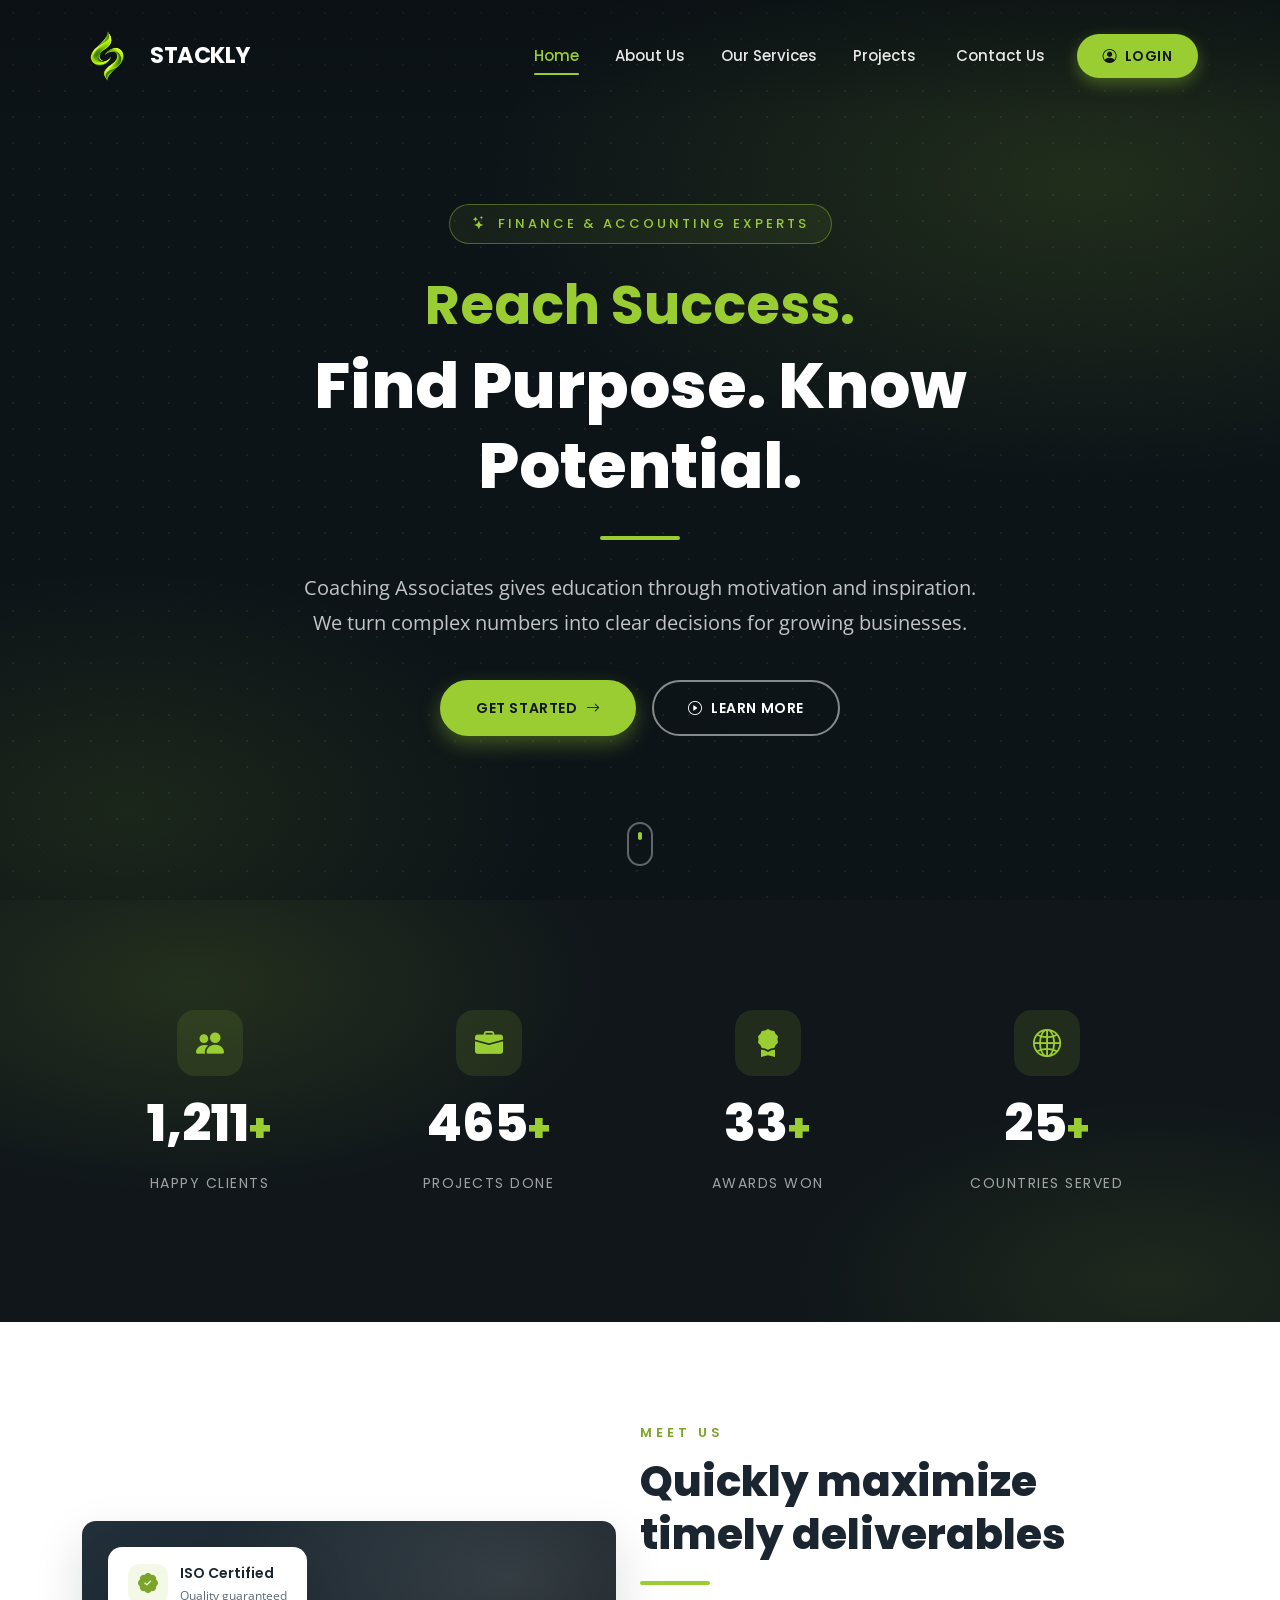
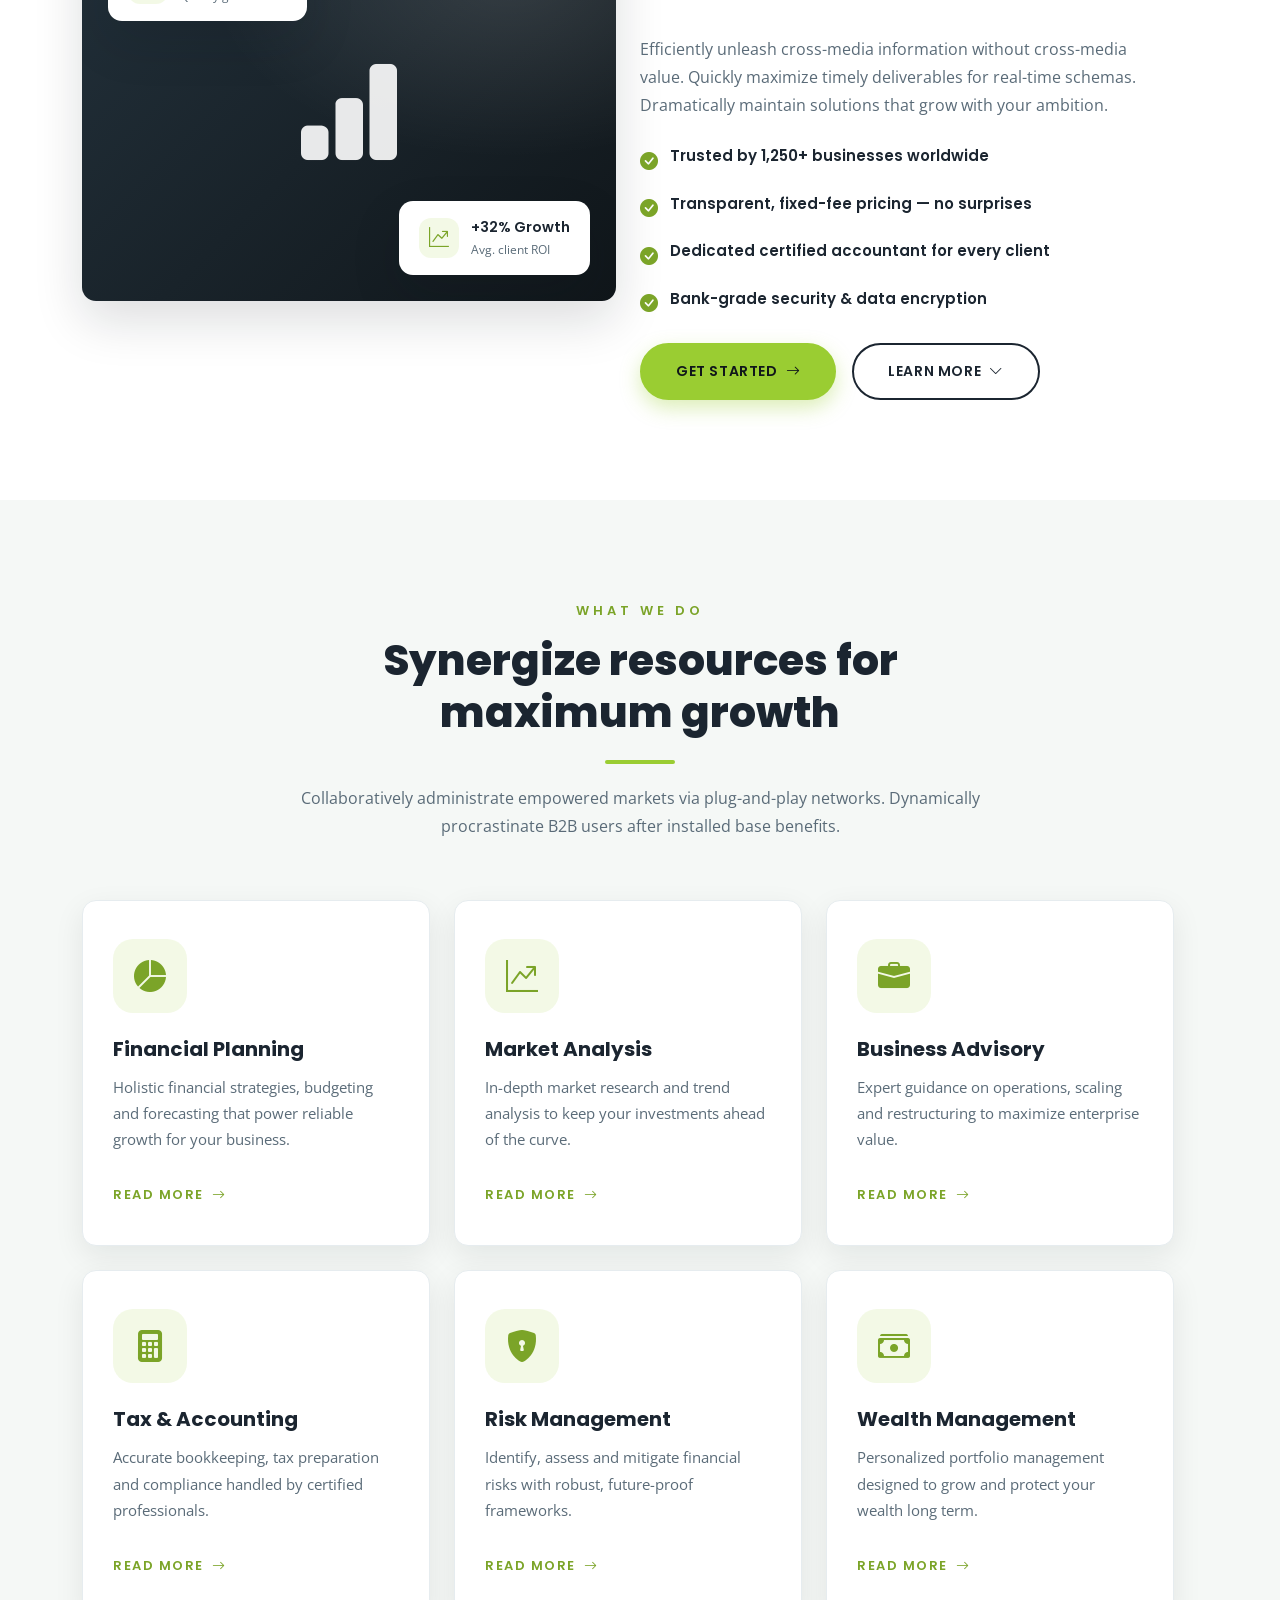
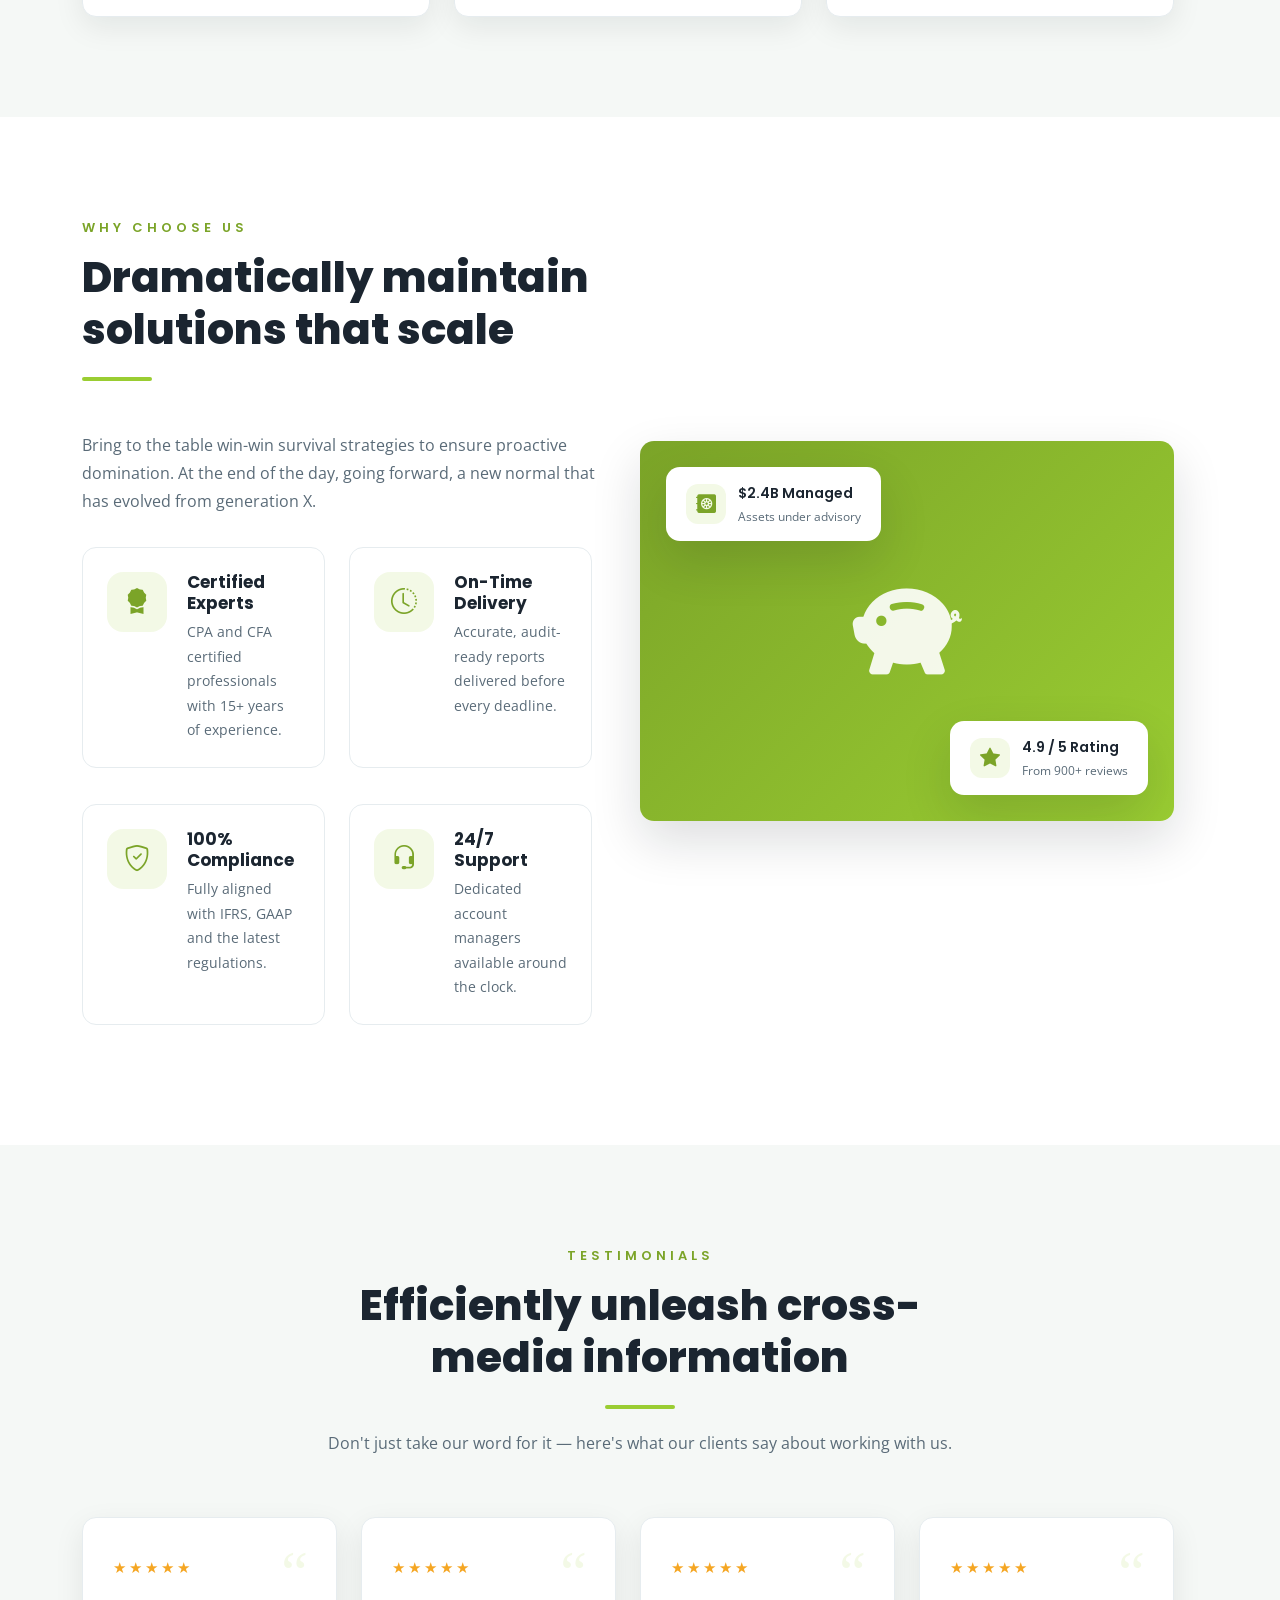
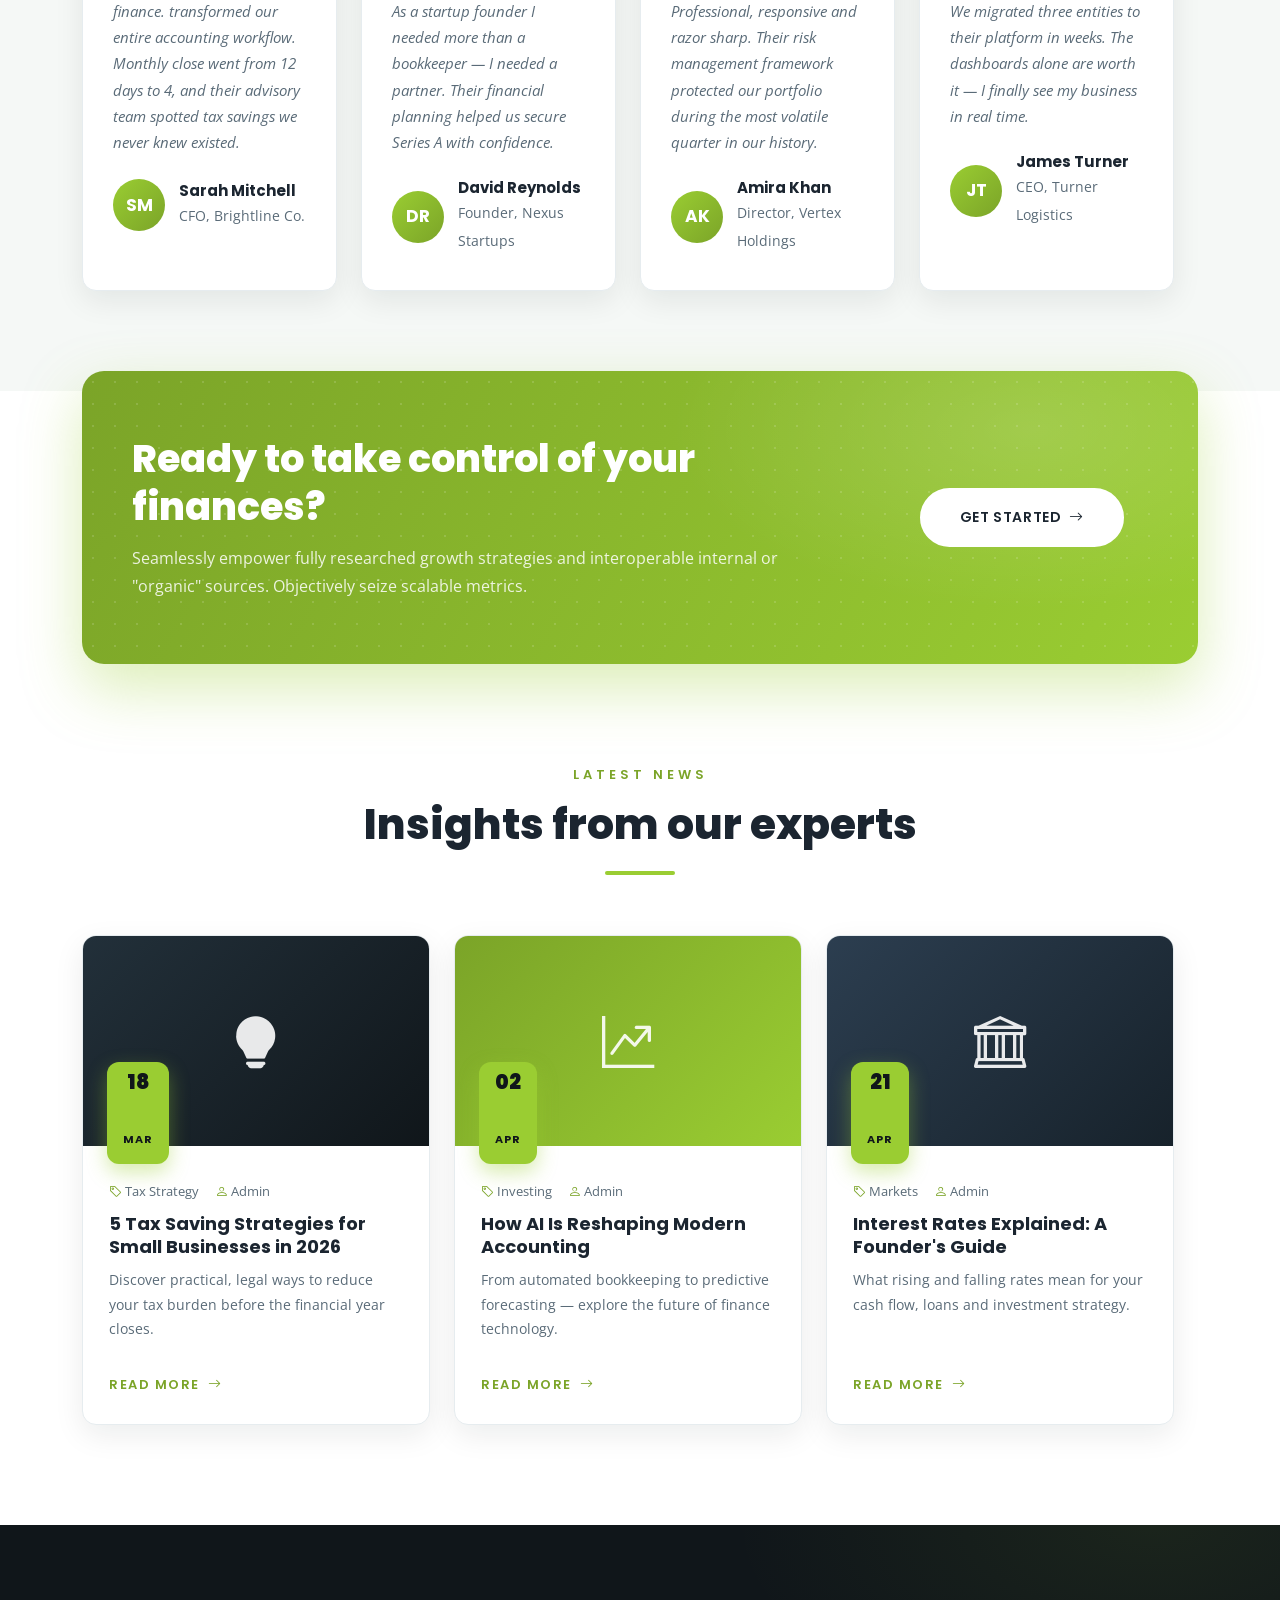
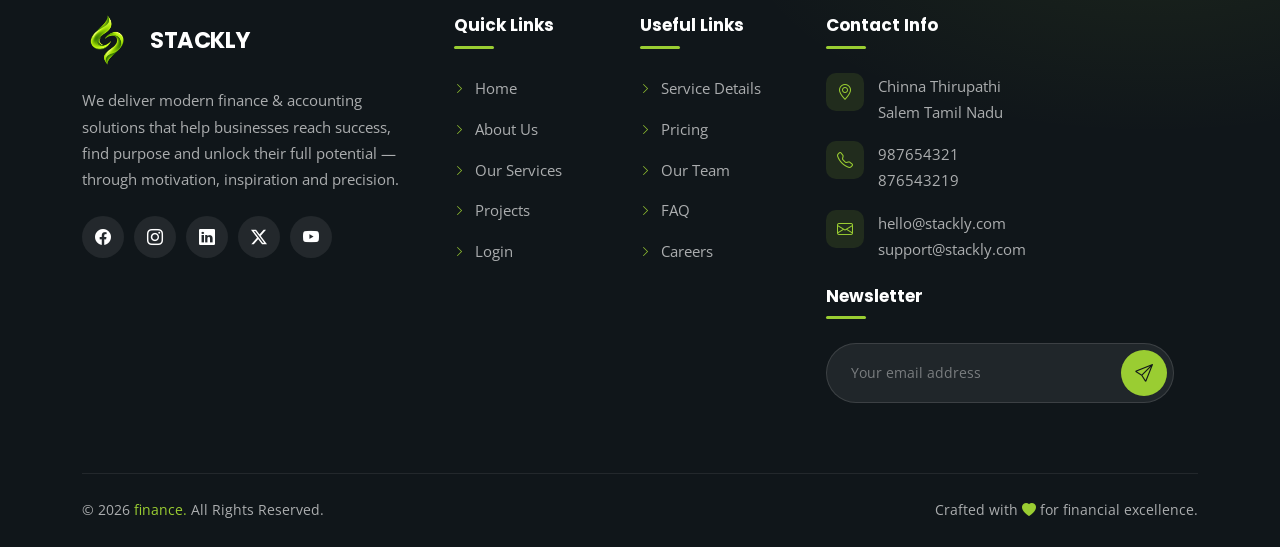
==== index.html @ 66ce8829 "Add files via upload" ====
<!DOCTYPE html>
<html lang="en">
<head>
  <meta charset="UTF-8">
  <meta name="viewport" content="width=device-width, initial-scale=1">
  <title>finance. — Finance & Accounting Solutions | Reach Success</title>
  <meta name="description" content="Premium finance and accounting services: financial planning, tax, bookkeeping, advisory and wealth management.">
  <link rel="preconnect" href="https://fonts.googleapis.com">
  <link rel="preconnect" href="https://fonts.gstatic.com" crossorigin>
  <link href="https://fonts.googleapis.com/css2?family=Poppins:wght@400;500;600;700;800&family=Open+Sans:wght@400;500;600&display=swap" rel="stylesheet">
  <link href="https://cdn.jsdelivr.net/npm/bootstrap@5.3.3/dist/css/bootstrap.min.css" rel="stylesheet">
  <link href="https://cdn.jsdelivr.net/npm/bootstrap-icons@1.11.3/font/bootstrap-icons.min.css" rel="stylesheet">
  <link href="assets/css/style.css" rel="stylesheet">
</head>
<body>
<header class="site-header" id="siteHeader">
  <nav class="navbar navbar-expand-lg">
    <div class="container">
<a class="navbar-brand d-flex align-items-center" href="index.html">
    <img src="logo.webp" alt="Company Logo" width="50" height="50" class="me-2">
    <span class="brand-name">STACKLY</span>
</a>      <button class="navbar-toggler" type="button" data-bs-toggle="collapse" data-bs-target="#mainNav" aria-controls="mainNav" aria-expanded="false" aria-label="Toggle navigation"><span class="bar"></span><span class="bar"></span><span class="bar"></span></button>
      <div class="collapse navbar-collapse" id="mainNav">
        <ul class="navbar-nav ms-auto"><li class="nav-item"><a class="nav-link active" href="index.html">Home</a></li><li class="nav-item"><a class="nav-link" href="about.html">About Us</a></li><li class="nav-item"><a class="nav-link" href="services.html">Our Services</a></li><li class="nav-item"><a class="nav-link" href="projects.html">Projects</a></li><li class="nav-item"></li><li class="nav-item"><a class="nav-link" href="contact.html">Contact Us</a></li>
          <li class="nav-item"><a class="nav-link nav-login" href="login.html"><i class="bi bi-person-circle me-1"></i> Login</a></li>
        </ul>
      </div>
    </div>
  </nav>
</header>
<section class="hero">
  <div class="container">
    <div class="hero-content">
      <span class="hero-tag reveal"><i class="bi bi-stars"></i> Finance &amp; Accounting Experts</span>
      <h1 class="reveal d1"><span class="line-green">Reach Success.</span>Find Purpose. Know Potential.</h1>
      <div class="hero-divider reveal d2"></div>
      <p class="lead-text reveal d2">Coaching Associates gives education through motivation and inspiration. We turn complex numbers into clear decisions for growing businesses.</p>
      <div class="hero-btns reveal d3">
        <a class="btn-green" href="404.html">Get Started <i class="bi bi-arrow-right"></i></a>
        <a class="btn-outline-light" href="404.html"><i class="bi bi-play-circle"></i> Learn More</a>
      </div>
    </div>
  </div>
  <span class="hero-scroll" aria-hidden="true"></span>
</section>
<section class="section stats-section" style="padding:80px 0;">
  <div class="container"><div class="row g-4">
    <div class="col-lg-3 col-6 reveal"><div class="stat-box"><div class="stat-icon"><i class="bi bi-people-fill"></i></div><span class="counter" data-target="1250">0</span><span class="counter-suffix">+</span><p>Happy Clients</p></div></div>
    <div class="col-lg-3 col-6 reveal d1"><div class="stat-box"><div class="stat-icon"><i class="bi bi-briefcase-fill"></i></div><span class="counter" data-target="480">0</span><span class="counter-suffix">+</span><p>Projects Done</p></div></div>
    <div class="col-lg-3 col-6 reveal d2"><div class="stat-box"><div class="stat-icon"><i class="bi bi-award-fill"></i></div><span class="counter" data-target="35">0</span><span class="counter-suffix">+</span><p>Awards Won</p></div></div>
    <div class="col-lg-3 col-6 reveal d3"><div class="stat-box"><div class="stat-icon"><i class="bi bi-globe2"></i></div><span class="counter" data-target="26">0</span><span class="counter-suffix">+</span><p>Countries Served</p></div></div>
  </div></div>
</section>
<section class="section">
  <div class="container"><div class="row align-items-center g-5">
    <div class="col-lg-6 reveal">
      <div class="media-visual"><i class="bi bi-bar-chart-fill big-icon"></i>
        <div class="badge-float bf-1"><span class="ic"><i class="bi bi-patch-check-fill"></i></span><span>ISO Certified<small>Quality guaranteed</small></span></div>
        <div class="badge-float bf-2"><span class="ic"><i class="bi bi-graph-up-arrow"></i></span><span>+32% Growth<small>Avg. client ROI</small></span></div>
      </div>
    </div>
    <div class="col-lg-6 reveal d1">
      <div class="section-head left"><span class="eyebrow">Meet Us</span><h2>Quickly maximize timely deliverables</h2><div class="title-bar"></div></div>
      <p>Efficiently unleash cross-media information without cross-media value. Quickly maximize timely deliverables for real-time schemas. Dramatically maintain solutions that grow with your ambition.</p>
      <ul class="check-list mt-4">
        <li><i class="bi bi-check-circle-fill"></i> Trusted by 1,250+ businesses worldwide</li>
        <li><i class="bi bi-check-circle-fill"></i> Transparent, fixed-fee pricing — no surprises</li>
        <li><i class="bi bi-check-circle-fill"></i> Dedicated certified accountant for every client</li>
        <li><i class="bi bi-check-circle-fill"></i> Bank-grade security &amp; data encryption</li>
      </ul>
      <div class="d-flex gap-3 flex-wrap mt-4">
        <a class="btn-green" href="404.html">Get Started <i class="bi bi-arrow-right"></i></a>
        <a class="btn-outline" href="404.html">Learn More <i class="bi bi-chevron-down"></i></a>
      </div>
    </div>
  </div></div>
</section>
<section class="section section-soft">
  <div class="container">
    <div class="section-head reveal"><span class="eyebrow">What We Do</span><h2>Synergize resources for maximum growth</h2><div class="title-bar"></div>
    <p>Collaboratively administrate empowered markets via plug-and-play networks. Dynamically procrastinate B2B users after installed base benefits.</p></div>
    <div class="row g-4">
      <div class="col-lg-4 col-md-6 reveal d1">
        <div class="feature-card">
          <div class="icon-circle"><i class="bi bi-pie-chart-fill"></i></div>
          <h4>Financial Planning</h4><p>Holistic financial strategies, budgeting and forecasting that power reliable growth for your business.</p>
          <a class="link-more" href="404.html">Read More <i class="bi bi-arrow-right"></i></a>
        </div>
      </div>
      <div class="col-lg-4 col-md-6 reveal d2">
        <div class="feature-card">
          <div class="icon-circle"><i class="bi bi-graph-up-arrow"></i></div>
          <h4>Market Analysis</h4><p>In-depth market research and trend analysis to keep your investments ahead of the curve.</p>
          <a class="link-more" href="404.html">Read More <i class="bi bi-arrow-right"></i></a>
        </div>
      </div>
      <div class="col-lg-4 col-md-6 reveal d3">
        <div class="feature-card">
          <div class="icon-circle"><i class="bi bi-briefcase-fill"></i></div>
          <h4>Business Advisory</h4><p>Expert guidance on operations, scaling and restructuring to maximize enterprise value.</p>
          <a class="link-more" href="404.html">Read More <i class="bi bi-arrow-right"></i></a>
        </div>
      </div>
      <div class="col-lg-4 col-md-6 reveal d1">
        <div class="feature-card">
          <div class="icon-circle"><i class="bi bi-calculator-fill"></i></div>
          <h4>Tax & Accounting</h4><p>Accurate bookkeeping, tax preparation and compliance handled by certified professionals.</p>
          <a class="link-more" href="404.html">Read More <i class="bi bi-arrow-right"></i></a>
        </div>
      </div>
      <div class="col-lg-4 col-md-6 reveal d2">
        <div class="feature-card">
          <div class="icon-circle"><i class="bi bi-shield-lock-fill"></i></div>
          <h4>Risk Management</h4><p>Identify, assess and mitigate financial risks with robust, future-proof frameworks.</p>
          <a class="link-more" href="404.html">Read More <i class="bi bi-arrow-right"></i></a>
        </div>
      </div>
      <div class="col-lg-4 col-md-6 reveal d3">
        <div class="feature-card">
          <div class="icon-circle"><i class="bi bi-cash-stack"></i></div>
          <h4>Wealth Management</h4><p>Personalized portfolio management designed to grow and protect your wealth long term.</p>
          <a class="link-more" href="404.html">Read More <i class="bi bi-arrow-right"></i></a>
        </div>
      </div></div>
  </div>
</section>
<section class="section">
  <div class="container"><div class="row align-items-center g-5">
    <div class="col-lg-6 reveal">
      <div class="section-head left"><span class="eyebrow">Why Choose Us</span><h2>Dramatically maintain solutions that scale</h2><div class="title-bar"></div></div>
      <p>Bring to the table win-win survival strategies to ensure proactive domination. At the end of the day, going forward, a new normal that has evolved from generation X.</p>
      <div class="row g-3 mt-2">
        <div class="col-md-6 reveal"><div class="why-item"><div class="icon-circle"><i class="bi bi-award-fill"></i></div><div><h5>Certified Experts</h5><p>CPA and CFA certified professionals with 15+ years of experience.</p></div></div></div>
        <div class="col-md-6 reveal d1"><div class="why-item"><div class="icon-circle"><i class="bi bi-clock-history"></i></div><div><h5>On-Time Delivery</h5><p>Accurate, audit-ready reports delivered before every deadline.</p></div></div></div>
        <div class="col-md-6 reveal"><div class="why-item"><div class="icon-circle"><i class="bi bi-shield-check"></i></div><div><h5>100% Compliance</h5><p>Fully aligned with IFRS, GAAP and the latest regulations.</p></div></div></div>
        <div class="col-md-6 reveal d1"><div class="why-item"><div class="icon-circle"><i class="bi bi-headset"></i></div><div><h5>24/7 Support</h5><p>Dedicated account managers available around the clock.</p></div></div></div>
      </div>
    </div>
    <div class="col-lg-6 reveal d1">
      <div class="media-visual green"><i class="bi bi-piggy-bank-fill big-icon"></i>
        <div class="badge-float bf-1"><span class="ic"><i class="bi bi-safe2-fill"></i></span><span>$2.4B Managed<small>Assets under advisory</small></span></div>
        <div class="badge-float bf-2"><span class="ic"><i class="bi bi-star-fill"></i></span><span>4.9 / 5 Rating<small>From 900+ reviews</small></span></div>
      </div>
    </div>
  </div></div>
</section>
<section class="section section-soft">
  <div class="container">
    <div class="section-head reveal"><span class="eyebrow">Testimonials</span><h2>Efficiently unleash cross-media information</h2><div class="title-bar"></div>
    <p>Don't just take our word for it — here's what our clients say about working with us.</p></div>
    <div class="row g-4">
      <div class="col-lg-3 col-md-6 reveal d1">
        <div class="testi-card"><span class="quote">&ldquo;</span>
          <div class="stars">★★★★★</div><p>finance. transformed our entire accounting workflow. Monthly close went from 12 days to 4, and their advisory team spotted tax savings we never knew existed.</p>
          <div class="testi-user"><span class="avatar">SM</span><div><h6>Sarah Mitchell</h6><small>CFO, Brightline Co.</small></div></div>
        </div>
      </div>
      <div class="col-lg-3 col-md-6 reveal d2">
        <div class="testi-card"><span class="quote">&ldquo;</span>
          <div class="stars">★★★★★</div><p>As a startup founder I needed more than a bookkeeper — I needed a partner. Their financial planning helped us secure Series A with confidence.</p>
          <div class="testi-user"><span class="avatar">DR</span><div><h6>David Reynolds</h6><small>Founder, Nexus Startups</small></div></div>
        </div>
      </div>
      <div class="col-lg-3 col-md-6 reveal d3">
        <div class="testi-card"><span class="quote">&ldquo;</span>
          <div class="stars">★★★★★</div><p>Professional, responsive and razor sharp. Their risk management framework protected our portfolio during the most volatile quarter in our history.</p>
          <div class="testi-user"><span class="avatar">AK</span><div><h6>Amira Khan</h6><small>Director, Vertex Holdings</small></div></div>
        </div>
      </div>
      <div class="col-lg-3 col-md-6 reveal d4">
        <div class="testi-card"><span class="quote">&ldquo;</span>
          <div class="stars">★★★★★</div><p>We migrated three entities to their platform in weeks. The dashboards alone are worth it — I finally see my business in real time.</p>
          <div class="testi-user"><span class="avatar">JT</span><div><h6>James Turner</h6><small>CEO, Turner Logistics</small></div></div>
        </div>
      </div></div>
  </div>
</section>
<section class="section pt-0" style="margin-top:-20px;">
  <div class="container">
    <div class="cta-band reveal"><div class="row align-items-center g-4 position-relative">
      <div class="col-lg-8"><h2>Ready to take control of your finances?</h2><p>Seamlessly empower fully researched growth strategies and interoperable internal or "organic" sources. Objectively seize scalable metrics.</p></div>
      <div class="col-lg-4 text-lg-end"><a class="btn-light-solid" href="404.html">Get Started <i class="bi bi-arrow-right"></i></a></div>
    </div></div>
  </div>
</section>
<section class="section pt-0">
  <div class="container">
    <div class="section-head reveal"><span class="eyebrow">Latest News</span><h2>Insights from our experts</h2><div class="title-bar"></div></div>
    <div class="row g-4">
      <div class="col-lg-4 col-md-6 reveal d1">
        <article class="blog-card">
          <div class="blog-thumb t1"><i class="bi bi-lightbulb-fill"></i><div class="blog-date"><b>18</b><small>Mar</small></div></div>
          <div class="blog-body">
            <div class="blog-meta"><span><i class="bi bi-tag"></i> Tax Strategy</span><span><i class="bi bi-person"></i> Admin</span></div>
            <h5><a href="404.html">5 Tax Saving Strategies for Small Businesses in 2026</a></h5><p>Discover practical, legal ways to reduce your tax burden before the financial year closes.</p>
            <a class="link-more" href="404.html">Read More <i class="bi bi-arrow-right"></i></a>
          </div>
        </article>
      </div>
      <div class="col-lg-4 col-md-6 reveal d2">
        <article class="blog-card">
          <div class="blog-thumb t2"><i class="bi bi-graph-up-arrow"></i><div class="blog-date"><b>02</b><small>Apr</small></div></div>
          <div class="blog-body">
            <div class="blog-meta"><span><i class="bi bi-tag"></i> Investing</span><span><i class="bi bi-person"></i> Admin</span></div>
            <h5><a href="404.html">How AI Is Reshaping Modern Accounting</a></h5><p>From automated bookkeeping to predictive forecasting — explore the future of finance technology.</p>
            <a class="link-more" href="404.html">Read More <i class="bi bi-arrow-right"></i></a>
          </div>
        </article>
      </div>
      <div class="col-lg-4 col-md-6 reveal d3">
        <article class="blog-card">
          <div class="blog-thumb t3"><i class="bi bi-bank"></i><div class="blog-date"><b>21</b><small>Apr</small></div></div>
          <div class="blog-body">
            <div class="blog-meta"><span><i class="bi bi-tag"></i> Markets</span><span><i class="bi bi-person"></i> Admin</span></div>
            <h5><a href="404.html">Interest Rates Explained: A Founder's Guide</a></h5><p>What rising and falling rates mean for your cash flow, loans and investment strategy.</p>
            <a class="link-more" href="404.html">Read More <i class="bi bi-arrow-right"></i></a>
          </div>
        </article>
      </div></div>
  </div>
</section>
<!-- <section class="section section-soft" id="contact">
  <div class="container"><div class="row g-5">
    <div class="col-lg-5 reveal">
      <div class="section-head left"><span class="eyebrow">Contact Us</span><h2>Let's talk about your numbers</h2><div class="title-bar"></div></div>
      <div class="contact-info-card"><div class="icon-circle"><i class="bi bi-geo-alt"></i></div><div><h5>Our Office</h5><p>128 Market Street, Financial District, New York, NY 10005</p></div></div>
      <div class="contact-info-card"><div class="icon-circle"><i class="bi bi-telephone"></i></div><div><h5>Call Us</h5><p>+1 (212) 555-0148<br>+1 (212) 555-0163</p></div></div>
      <div class="contact-info-card"><div class="icon-circle"><i class="bi bi-envelope"></i></div><div><h5>Email Us</h5><p>hello@financeco.com<br>support@financeco.com</p></div></div>
    </div>
    <div class="col-lg-7 reveal d1">
      <div class="form-card">
        <h4 class="mb-4">Send us a message</h4>
        <form action="404.html"><div class="row g-3">
          <div class="col-md-6"><label class="form-label">Full Name</label><input type="text" class="form-control" placeholder="John Doe" required></div>
          <div class="col-md-6"><label class="form-label">Email Address</label><input type="email" class="form-control" placeholder="john@company.com" required></div>
          <div class="col-md-6"><label class="form-label">Phone Number</label><input type="tel" class="form-control" placeholder="+1 (___) ___-____"></div>
          <div class="col-md-6"><label class="form-label">Service Needed</label><select class="form-select"><option>Financial Planning</option><option>Tax &amp; Accounting</option><option>Business Advisory</option><option>Risk Management</option><option>Wealth Management</option></select></div>
          <div class="col-12"><label class="form-label">Your Message</label><textarea class="form-control" rows="5" placeholder="Tell us about your project..." required></textarea></div>
          <div class="col-12"><button class="btn-green" type="submit">Send Message <i class="bi bi-send"></i></button></div>
        </div></form>
      </div>
    </div>
  </div></div>
</section> -->
<footer class="site-footer">
  <div class="container">
    <div class="row g-5">
      <div class="col-lg-4 col-md-6 reveal">
<a class="footer-brand d-flex align-items-center" href="index.html">
    <img src="logo.webp" alt="Company Logo" width="50" height="50" class="me-2">
    <span class="brand-name">STACKLY</span>
</a>        <p class="footer-about">We deliver modern finance &amp; accounting solutions that help businesses reach success, find purpose and unlock their full potential — through motivation, inspiration and precision.</p>
        <div class="footer-social"><a href="404.html" aria-label="facebook"><i class="bi bi-facebook"></i></a><a href="404.html" aria-label="instagram"><i class="bi bi-instagram"></i></a><a href="404.html" aria-label="linkedin"><i class="bi bi-linkedin"></i></a><a href="404.html" aria-label="twitter-x"><i class="bi bi-twitter-x"></i></a><a href="404.html" aria-label="youtube"><i class="bi bi-youtube"></i></a></div>
      </div>
      <div class="col-lg-2 col-md-6 col-6 reveal d1">
        <h5>Quick Links</h5>
        <ul class="footer-links">
          <li><a href="index.html"><i class="bi bi-chevron-right"></i>Home</a></li>
          <li><a href="about.html"><i class="bi bi-chevron-right"></i>About Us</a></li>
          <li><a href="services.html"><i class="bi bi-chevron-right"></i>Our Services</a></li>
          <li><a href="projects.html"><i class="bi bi-chevron-right"></i>Projects</a></li>
          <!-- <li><a href="blog.html"><i class="bi bi-chevron-right"></i>Blog</a></li> -->
          <li><a href="login.html"><i class="bi bi-chevron-right"></i>Login</a></li>
        </ul>
      </div>
      <div class="col-lg-2 col-md-6 col-6 reveal d2">
        <h5>Useful Links</h5>
        <ul class="footer-links">
          <li><a href="404.html"><i class="bi bi-chevron-right"></i>Service Details</a></li>
          <li><a href="404.html"><i class="bi bi-chevron-right"></i>Pricing</a></li>
          <li><a href="404.html"><i class="bi bi-chevron-right"></i>Our Team</a></li>
          <li><a href="404.html"><i class="bi bi-chevron-right"></i>FAQ</a></li>
          <li><a href="404.html"><i class="bi bi-chevron-right"></i>Careers</a></li>
          <!-- <li><a href="404.html"><i class="bi bi-chevron-right"></i>Contact Us</a></li> -->
        </ul>
      </div>
      <div class="col-lg-4 col-md-6 reveal d3">
        <h5>Contact Info</h5>
        <ul class="footer-contact">
          <li><i class="bi bi-geo-alt"></i><span>Chinna Thirupathi  <br>Salem Tamil Nadu</span></li>
          <li><i class="bi bi-telephone"></i><span>987654321<br>876543219</span></li>
          <li><i class="bi bi-envelope"></i><span>hello@stackly.com<br>support@stackly.com</span></li>
        </ul>
        <h5 class="mt-4">Newsletter</h5>
        <form class="newsletter-box" action="404.html"><input type="email" placeholder="Your email address" required aria-label="Email"><button type="submit" aria-label="Subscribe"><i class="bi bi-send"></i></button></form>
      </div>
    </div>
    <div class="footer-bottom">
      <span>&copy; 2026 <a href="404.html">finance.</a> All Rights Reserved.</span>
      <span>Crafted with <i class="bi bi-heart-fill" style="color:var(--green)"></i> for financial excellence.</span>
    </div>
  </div>
</footer>
<button class="back-top" id="backTop" onclick="window.scrollTo({top:0,behavior:'smooth'})" aria-label="Back to top"><i class="bi bi-arrow-up"></i></button>
<script src="https://cdn.jsdelivr.net/npm/bootstrap@5.3.3/dist/js/bootstrap.bundle.min.js"></script>
<script src="assets/js/main.js"></script>
</body>
</html>
---- assets/css/style.css ----
/* ============================================================
   FINANCE & ACCOUNTING — PREMIUM CORPORATE THEME
   ============================================================ */
:root {
  --green: #9ACD32;
  --green-dark: #7BA428;
  --green-soft: rgba(154, 205, 50, 0.12);
  --dark: #10161A;
  --dark-2: #18222A;
  --ink: #1B2530;
  --body: #5A6B78;
  --line: #E6ECEF;
  --bg-soft: #F5F8F6;
  --white: #ffffff;
  --radius: 14px;
  --shadow: 0 10px 30px rgba(16, 22, 26, 0.08);
  --shadow-lg: 0 20px 50px rgba(16, 22, 26, 0.14);
  --font-head: "Poppins", sans-serif;
  --font-body: "Open Sans", sans-serif;
}

* { margin: 0; padding: 0; box-sizing: border-box; }
html { scroll-behavior: smooth; }
body {
  font-family: var(--font-body);
  color: var(--body);
  font-size: 16px;
  line-height: 1.75;
  background: var(--white);
  overflow-x: hidden;
}
h1, h2, h3, h4, h5, h6 {
  font-family: var(--font-head);
  color: var(--ink);
  font-weight: 700;
  line-height: 1.25;
}
a { text-decoration: none; transition: all .3s ease; }
img { max-width: 100%; }
ul { list-style: none; padding: 0; margin: 0; }

/* ---------- Buttons ---------- */
.btn-green {
  display: inline-flex; align-items: center; gap: 8px;
  background: var(--green); color: #10161A !important;
  font-family: var(--font-head); font-weight: 600; font-size: 14px;
  letter-spacing: .6px; text-transform: uppercase;
  padding: 14px 34px; border-radius: 50px; border: 2px solid var(--green);
  transition: all .35s ease; box-shadow: 0 8px 20px rgba(154,205,50,.35);
}
.btn-green:hover { background: var(--green-dark); border-color: var(--green-dark); color:#fff !important; transform: translateY(-3px); box-shadow: 0 14px 28px rgba(154,205,50,.4); }
.btn-outline {
  display: inline-flex; align-items: center; gap: 8px;
  background: transparent; color: var(--ink) !important;
  font-family: var(--font-head); font-weight: 600; font-size: 14px;
  letter-spacing: .6px; text-transform: uppercase;
  padding: 14px 34px; border-radius: 50px; border: 2px solid var(--ink);
  transition: all .35s ease;
}
.btn-outline:hover { background: var(--ink); color: #fff !important; transform: translateY(-3px); }
.btn-outline-light {
  display: inline-flex; align-items: center; gap: 8px;
  background: transparent; color: #fff !important;
  font-family: var(--font-head); font-weight: 600; font-size: 14px;
  letter-spacing: .6px; text-transform: uppercase;
  padding: 14px 34px; border-radius: 50px; border: 2px solid rgba(255,255,255,.5);
  transition: all .35s ease;
}
.btn-outline-light:hover { background: #fff; color: var(--ink) !important; transform: translateY(-3px); }

/* ---------- Header ---------- */
.site-header {
  position: fixed; top: 0; left: 0; right: 0; z-index: 1050;
  padding: 18px 0; transition: all .4s ease;
  background: linear-gradient(180deg, rgba(10,15,18,.55), rgba(10,15,18,0));
}
.site-header.scrolled {
  background: rgba(255,255,255,.98);
  padding: 8px 0;
  box-shadow: 0 6px 24px rgba(16,22,26,.10);
  backdrop-filter: blur(10px);
}
.navbar-brand { display: flex; align-items: center; gap: 10px; }
.brand-mark {
  width: 42px; height: 42px; border-radius: 50%;
  background: conic-gradient(from 200deg, var(--green), #6FA823, var(--green));
  display: inline-flex; align-items: center; justify-content: center;
  color: #fff; font-weight: 800; font-family: var(--font-head);
  font-size: 18px; box-shadow: 0 6px 16px rgba(154,205,50,.45);
  flex: 0 0 auto;
}
.brand-mark svg { width: 24px; height: 24px; }
.brand-name {
  font-family: var(--font-head); font-weight: 700; font-size: 26px;
  color: #fff; letter-spacing: -.5px;
}
.brand-name span { color: var(--green); }
.site-header.scrolled .brand-name { color: var(--ink); }
.navbar-nav { align-items: center; gap: 4px; }
.nav-link {
  font-family: var(--font-head); font-weight: 500; font-size: 15px;
  color: rgba(255,255,255,.9) !important; padding: 8px 16px !important;
  position: relative;
}
.site-header.scrolled .nav-link { color: var(--ink) !important; }
.nav-link::after {
  content: ""; position: absolute; left: 16px; right: 16px; bottom: 2px;
  height: 2px; background: var(--green); transform: scaleX(0);
  transform-origin: left; transition: transform .35s ease; border-radius: 2px;
}
.nav-link:hover::after, .nav-link.active::after { transform: scaleX(1); }
.nav-link.active { color: var(--green) !important; }
.dropdown-menu {
  border: none; border-radius: 12px; box-shadow: var(--shadow-lg);
  padding: 10px; min-width: 220px; margin-top: 12px;
  border-top: 3px solid var(--green);
}
.dropdown-item {
  font-family: var(--font-head); font-size: 14px; font-weight: 500;
  color: var(--ink); padding: 10px 16px; border-radius: 8px;
}
.dropdown-item:hover, .dropdown-item.active { background: var(--green-soft); color: var(--green-dark); }
@media (min-width: 992px) {
  .navbar .dropdown:hover > .dropdown-menu { display: block; margin-top: 0; }
  .dropdown-toggle::after { vertical-align: middle; }
}
.nav-login {
  font-family: var(--font-head); font-weight: 600; font-size: 14px;
  letter-spacing: .5px; text-transform: uppercase;
  background: var(--green); color: #10161A !important;
  padding: 10px 26px !important; border-radius: 50px; margin-left: 12px;
  box-shadow: 0 6px 16px rgba(154,205,50,.35);
}
.nav-login:hover { background: var(--green-dark) !important; color: #fff !important; }
.nav-login::after { display: none; }

/* Hamburger */
.navbar-toggler {
  border: none; width: 44px; height: 44px; border-radius: 10px;
  background: rgba(154,205,50,.15); padding: 10px;
}
.navbar-toggler:focus { box-shadow: none; }
.navbar-toggler .bar {
  display: block; height: 2px; width: 100%; background: #fff;
  border-radius: 2px; margin: 5px 0; transition: all .3s ease;
}
.site-header.scrolled .navbar-toggler .bar { background: var(--ink); }
@media (max-width: 991.98px) {
  .navbar-collapse {
    background: #fff; border-radius: 16px; margin-top: 14px;
    padding: 18px; box-shadow: var(--shadow-lg);
    border-top: 3px solid var(--green); max-height: 78vh; overflow-y: auto;
  }
  .site-header .nav-link { color: var(--ink) !important; padding: 10px 14px !important; }
  .navbar-nav { align-items: stretch; gap: 2px; }
  .nav-login { margin: 10px 0 0; text-align: center; justify-content: center; }
  .dropdown-menu { box-shadow: none; border: 1px solid var(--line); margin: 4px 0 8px; }
}

/* ---------- Hero ---------- */
.hero {
  min-height: 100vh; display: flex; align-items: center; position: relative;
  background:
    radial-gradient(1000px 500px at 85% 20%, rgba(154,205,50,.14), transparent 60%),
    radial-gradient(700px 400px at 10% 90%, rgba(154,205,50,.10), transparent 60%),
    linear-gradient(rgba(12,18,22,.88), rgba(12,18,22,.88)),
    repeating-linear-gradient(45deg, #18222a 0 2px, #131c22 2px 4px);
  padding: 160px 0 120px; overflow: hidden;
}
.hero::before {
  content: ""; position: absolute; inset: 0;
  background-image: radial-gradient(rgba(255,255,255,.06) 1px, transparent 1px);
  background-size: 26px 26px; pointer-events: none;
}
.hero-content { position: relative; z-index: 2; text-align: center; max-width: 900px; margin: 0 auto; }
.hero-tag {
  display: inline-flex; align-items: center; gap: 10px;
  border: 1px solid rgba(154,205,50,.4); color: var(--green);
  font-family: var(--font-head); font-size: 13px; font-weight: 500;
  letter-spacing: 3px; text-transform: uppercase;
  padding: 8px 22px; border-radius: 50px; margin-bottom: 28px;
  background: rgba(154,205,50,.08);
}
.hero h1 { font-size: clamp(34px, 5.4vw, 64px); font-weight: 800; color: #fff; }
.hero h1 .line-green { color: var(--green); display: block; font-size: clamp(30px, 4.6vw, 54px); margin-bottom: 6px; font-weight: 700; }
.hero-divider { width: 80px; height: 4px; background: var(--green); border-radius: 4px; margin: 30px auto; }
.hero p.lead-text { color: rgba(255,255,255,.75); font-size: clamp(16px, 1.6vw, 20px); max-width: 680px; margin: 0 auto 40px; }
.hero-btns { display: flex; gap: 16px; justify-content: center; flex-wrap: wrap; }
.hero-scroll {
  position: absolute; bottom: 34px; left: 50%; transform: translateX(-50%);
  width: 26px; height: 44px; border: 2px solid rgba(255,255,255,.35);
  border-radius: 20px; z-index: 2;
}
.hero-scroll::before {
  content: ""; position: absolute; top: 8px; left: 50%; margin-left: -2px;
  width: 4px; height: 8px; border-radius: 4px; background: var(--green);
  animation: scrollDot 1.8s infinite;
}
@keyframes scrollDot { 0%{opacity:1; transform:translateY(0);} 100%{opacity:0; transform:translateY(16px);} }

/* ---------- Page Hero (inner pages) ---------- */
.page-hero {
  padding: 190px 0 110px; text-align: center; position: relative; overflow: hidden;
  background:
    radial-gradient(800px 400px at 80% 10%, rgba(154,205,50,.15), transparent 60%),
    linear-gradient(rgba(12,18,22,.9), rgba(12,18,22,.9)),
    repeating-linear-gradient(45deg, #18222a 0 2px, #131c22 2px 4px);
}
.page-hero::before {
  content: ""; position: absolute; inset: 0;
  background-image: radial-gradient(rgba(255,255,255,.05) 1px, transparent 1px);
  background-size: 26px 26px;
}
.page-hero .crumbs {
  display: inline-flex; gap: 10px; align-items: center; color: rgba(255,255,255,.6);
  font-family: var(--font-head); font-size: 14px; margin-bottom: 14px; position: relative; z-index: 2;
}
.page-hero .crumbs a { color: var(--green); }
.page-hero h1 { color: #fff; font-size: clamp(32px, 4.5vw, 52px); font-weight: 800; position: relative; z-index: 2; }
.page-hero .hero-divider { margin: 22px auto 0; }

/* ---------- Sections ---------- */
.section { padding: 100px 0; }
.section-soft { background: var(--bg-soft); }
.section-dark { background: var(--dark); }
.section-head { max-width: 680px; margin: 0 auto 60px; text-align: center; }
.section-head.left { margin: 0 0 50px; text-align: left; }
.eyebrow {
  font-family: var(--font-head); font-size: 13px; font-weight: 600;
  letter-spacing: 4px; text-transform: uppercase; color: var(--green-dark);
  display: block; margin-bottom: 12px;
}
.section-head h2 { font-size: clamp(28px, 3.4vw, 42px); font-weight: 800; }
.title-bar { width: 70px; height: 4px; background: var(--green); border-radius: 4px; margin: 20px auto 0; }
.section-head.left .title-bar { margin: 20px 0 0; }
.section-head p { margin-top: 20px; color: var(--body); }

/* ---------- Feature / icon boxes ---------- */
.icon-circle {
  width: 74px; height: 74px; border-radius: 20px;
  background: var(--green-soft); color: var(--green-dark);
  display: inline-flex; align-items: center; justify-content: center;
  font-size: 32px; transition: all .4s ease; margin-bottom: 24px;
}
.feature-card {
  background: #fff; border-radius: var(--radius); padding: 38px 30px;
  box-shadow: var(--shadow); border: 1px solid var(--line);
  height: 100%; transition: all .4s ease; position: relative; overflow: hidden;
}
.feature-card::before {
  content: ""; position: absolute; top: 0; left: 0; right: 0; height: 4px;
  background: var(--green); transform: scaleX(0); transform-origin: left; transition: transform .4s ease;
}
.feature-card:hover { transform: translateY(-10px); box-shadow: var(--shadow-lg); }
.feature-card:hover::before { transform: scaleX(1); }
.feature-card:hover .icon-circle { background: var(--green); color: #fff; transform: rotate(-6deg) scale(1.05); }
.feature-card h4 { font-size: 20px; margin-bottom: 12px; }
.feature-card p { font-size: 15px; }
.link-more {
  font-family: var(--font-head); font-weight: 600; font-size: 13px;
  letter-spacing: 1.5px; text-transform: uppercase; color: var(--green-dark);
  display: inline-flex; align-items: center; gap: 8px; margin-top: 16px;
}
.link-more i { transition: transform .3s ease; }
.link-more:hover { color: var(--ink); }
.link-more:hover i { transform: translateX(6px); }

/* ---------- Media visuals (self-contained placeholders) ---------- */
.media-visual {
  border-radius: var(--radius); overflow: hidden; position: relative;
  min-height: 380px; box-shadow: var(--shadow-lg);
  background:
    radial-gradient(500px 300px at 80% 15%, rgba(255,255,255,.12), transparent 60%),
    linear-gradient(135deg, #22303A, #10161A);
  display: flex; align-items: center; justify-content: center;
}
.media-visual.green { background: linear-gradient(135deg, #7BA428, #9ACD32); }
.media-visual .big-icon { font-size: 110px; color: rgba(255,255,255,.9); }
.media-visual .badge-float {
  position: absolute; background: #fff; border-radius: 14px; box-shadow: var(--shadow-lg);
  padding: 14px 20px; display: flex; align-items: center; gap: 12px;
  font-family: var(--font-head); font-weight: 600; color: var(--ink); font-size: 14px;
}
.badge-float .ic { width: 40px; height: 40px; border-radius: 12px; background: var(--green-soft); color: var(--green-dark); display: flex; align-items: center; justify-content: center; font-size: 20px; }
.badge-float small { display: block; color: var(--body); font-weight: 400; font-family: var(--font-body); }
.bf-1 { top: 26px; left: 26px; animation: floatY 5s ease-in-out infinite; }
.bf-2 { bottom: 26px; right: 26px; animation: floatY 5s ease-in-out infinite 1.2s; }
@keyframes floatY { 0%,100%{transform:translateY(0);} 50%{transform:translateY(-12px);} }

/* ---------- Checklist ---------- */
.check-list li {
  display: flex; gap: 12px; align-items: flex-start; margin-bottom: 14px;
  font-weight: 600; color: var(--ink); font-family: var(--font-head); font-size: 15px;
}
.check-list li i { color: var(--green-dark); font-size: 18px; margin-top: 2px; }
.check-list li span { color: var(--body); font-weight: 400; font-family: var(--font-body); }

/* ---------- Stats ---------- */
.stats-section { position: relative; overflow: hidden;
  background:
    radial-gradient(700px 350px at 15% 20%, rgba(154,205,50,.14), transparent 60%),
    radial-gradient(600px 300px at 90% 90%, rgba(154,205,50,.10), transparent 60%),
    var(--dark);
}
.stat-box { text-align: center; padding: 30px 16px; }
.stat-box .stat-icon {
  width: 66px; height: 66px; margin: 0 auto 18px; border-radius: 18px;
  background: rgba(154,205,50,.12); color: var(--green); font-size: 28px;
  display: flex; align-items: center; justify-content: center;
}
.stat-box .counter {
  font-family: var(--font-head); font-size: clamp(36px, 4vw, 52px);
  font-weight: 800; color: #fff; line-height: 1;
}
.stat-box .counter-suffix { color: var(--green); font-weight: 800; font-family: var(--font-head); font-size: clamp(28px, 3vw, 40px); }
.stat-box p { color: rgba(255,255,255,.6); font-family: var(--font-head); font-size: 14px; letter-spacing: 1.5px; text-transform: uppercase; margin-top: 10px; }

/* ---------- Why choose us ---------- */
.why-item {
  display: flex; gap: 20px; padding: 24px; border-radius: var(--radius);
  background: #fff; border: 1px solid var(--line); margin-bottom: 20px;
  transition: all .35s ease; height: calc(100% - 20px);
}
.why-item:hover { box-shadow: var(--shadow-lg); transform: translateY(-6px); border-color: transparent; }
.why-item .icon-circle { width: 60px; height: 60px; font-size: 26px; border-radius: 16px; margin-bottom: 0; flex: 0 0 auto; }
.why-item h5 { font-size: 17px; margin-bottom: 6px; }
.why-item p { font-size: 14px; margin: 0; }

/* ---------- Testimonials ---------- */
.testi-card {
  background: #fff; border-radius: var(--radius); padding: 36px 30px;
  box-shadow: var(--shadow); border: 1px solid var(--line); height: 100%;
  position: relative; transition: all .4s ease;
}
.testi-card:hover { transform: translateY(-8px); box-shadow: var(--shadow-lg); }
.testi-card .quote {
  position: absolute; top: 24px; right: 28px; font-size: 60px; color: var(--green-soft);
  font-family: Georgia, serif; line-height: 1;
}
.testi-card .stars { color: #F5A623; font-size: 15px; letter-spacing: 3px; margin-bottom: 18px; }
.testi-card p { font-size: 15px; font-style: italic; }
.testi-user { display: flex; align-items: center; gap: 14px; margin-top: 24px; }
.avatar {
  width: 52px; height: 52px; border-radius: 50%; flex: 0 0 auto;
  display: flex; align-items: center; justify-content: center;
  font-family: var(--font-head); font-weight: 700; color: #fff; font-size: 17px;
  background: linear-gradient(135deg, var(--green), var(--green-dark));
}
.testi-user h6 { font-size: 15px; margin: 0; }
.testi-user small { color: var(--body); }

/* ---------- CTA ---------- */
.cta-band {
  border-radius: 22px; padding: 64px 50px; position: relative; overflow: hidden;
  background:
    radial-gradient(600px 300px at 85% 20%, rgba(255,255,255,.14), transparent 60%),
    linear-gradient(120deg, #7BA428, #9ACD32);
  box-shadow: 0 24px 60px rgba(154,205,50,.35);
}
.cta-band::before {
  content: ""; position: absolute; inset: 0;
  background-image: radial-gradient(rgba(255,255,255,.14) 1px, transparent 1px);
  background-size: 22px 22px;
}
.cta-band h2 { color: #fff; font-size: clamp(26px, 3vw, 38px); font-weight: 800; }
.cta-band p { color: rgba(255,255,255,.85); margin: 14px 0 0; }
.cta-band .btn-light-solid {
  background: #fff; color: var(--ink) !important; border: 2px solid #fff;
  display: inline-flex; align-items: center; gap: 8px;
  font-family: var(--font-head); font-weight: 600; font-size: 14px;
  letter-spacing: .6px; text-transform: uppercase; padding: 15px 38px;
  border-radius: 50px; transition: all .35s ease; position: relative; z-index: 2;
}
.cta-band .btn-light-solid:hover { transform: translateY(-3px); box-shadow: 0 14px 30px rgba(0,0,0,.2); }

/* ---------- Blog cards ---------- */
.blog-card {
  background: #fff; border-radius: var(--radius); overflow: hidden;
  box-shadow: var(--shadow); border: 1px solid var(--line); height: 100%;
  transition: all .4s ease; display: flex; flex-direction: column;
}
.blog-card:hover { transform: translateY(-10px); box-shadow: var(--shadow-lg); }
.blog-thumb {
  height: 210px; position: relative; display: flex; align-items: center; justify-content: center;
  font-size: 52px; color: rgba(255,255,255,.9);
}
.blog-thumb.t1 { background: linear-gradient(135deg, #22303A, #10161A); }
.blog-thumb.t2 { background: linear-gradient(135deg, #7BA428, #9ACD32); }
.blog-thumb.t3 { background: linear-gradient(135deg, #2C3E50, #17222B); }
.blog-date {
  position: absolute; bottom: -18px; left: 24px; background: var(--green); color: #10161A;
  font-family: var(--font-head); font-weight: 700; text-align: center;
  border-radius: 12px; padding: 8px 16px; line-height: 1.2; box-shadow: 0 8px 20px rgba(154,205,50,.4);
}
.blog-date b { display: block; font-size: 20px; }
.blog-date small { font-size: 11px; text-transform: uppercase; letter-spacing: 1px; }
.blog-body { padding: 34px 26px 28px; display: flex; flex-direction: column; flex: 1; }
.blog-meta { font-size: 13px; color: var(--body); margin-bottom: 10px; display: flex; gap: 16px; }
.blog-meta i { color: var(--green-dark); }
.blog-body h5 { font-size: 18px; margin-bottom: 10px; }
.blog-body h5 a { color: var(--ink); }
.blog-body h5 a:hover { color: var(--green-dark); }
.blog-body p { font-size: 14px; flex: 1; }

/* ---------- Contact ---------- */
.contact-info-card {
  display: flex; gap: 18px; padding: 26px; background: #fff;
  border-radius: var(--radius); border: 1px solid var(--line); box-shadow: var(--shadow);
  margin-bottom: 22px; transition: all .35s ease;
}
.contact-info-card:hover { transform: translateY(-6px); box-shadow: var(--shadow-lg); }
.contact-info-card .icon-circle { width: 56px; height: 56px; font-size: 24px; border-radius: 16px; margin-bottom: 0; flex: 0 0 auto; }
.contact-info-card h5 { font-size: 16px; margin-bottom: 4px; }
.contact-info-card p { font-size: 14px; margin: 0; }
.form-card {
  background: #fff; border-radius: var(--radius); padding: 44px;
  box-shadow: var(--shadow-lg); border: 1px solid var(--line);
}
.form-control, .form-select {
  border: 1px solid var(--line); border-radius: 10px; padding: 13px 16px;
  font-size: 15px; color: var(--ink); background: var(--bg-soft);
}
.form-control:focus, .form-select:focus {
  border-color: var(--green); box-shadow: 0 0 0 4px var(--green-soft); background: #fff;
}
.form-label { font-family: var(--font-head); font-weight: 600; font-size: 13px; letter-spacing: .5px; color: var(--ink); text-transform: uppercase; }

/* ---------- Pricing ---------- */
.price-card {
  background: #fff; border-radius: 20px; padding: 44px 34px;
  border: 1px solid var(--line); box-shadow: var(--shadow); height: 100%;
  position: relative; transition: all .4s ease; text-align: center;
}
.price-card:hover { transform: translateY(-10px); box-shadow: var(--shadow-lg); }
.price-card.featured {
  background: var(--dark); border-color: var(--dark); transform: scale(1.03);
}
.price-card.featured:hover { transform: scale(1.03) translateY(-10px); }
.price-card.featured h4, .price-card.featured .price { color: #fff; }
.price-card.featured li { color: rgba(255,255,255,.7); border-color: rgba(255,255,255,.1); }
.ribbon {
  position: absolute; top: -14px; left: 50%; transform: translateX(-50%);
  background: var(--green); color: #10161A; font-family: var(--font-head);
  font-size: 12px; font-weight: 700; letter-spacing: 1.5px; text-transform: uppercase;
  padding: 7px 22px; border-radius: 50px; box-shadow: 0 8px 20px rgba(154,205,50,.4);
}
.price { font-family: var(--font-head); font-size: 52px; font-weight: 800; color: var(--ink); margin: 18px 0; }
.price sup { font-size: 22px; top: -18px; color: var(--green-dark); }
.price span { font-size: 15px; font-weight: 500; color: var(--body); }
.price-card ul { margin: 26px 0 32px; text-align: left; }
.price-card li {
  padding: 11px 0; border-bottom: 1px dashed var(--line);
  display: flex; gap: 10px; align-items: center; font-size: 14px; color: var(--body);
}
.price-card li i { color: var(--green-dark); }
.price-card.featured li i { color: var(--green); }
.price-card li.off { opacity: .45; }
.price-card li.off i { color: var(--body); }

/* ---------- Team ---------- */
.team-card { text-align: center; }
.team-photo {
  width: 100%; aspect-ratio: 1/1.05; border-radius: 18px; margin-bottom: 20px;
  display: flex; align-items: center; justify-content: center;
  font-family: var(--font-head); font-weight: 800; font-size: 44px; color: #fff;
  position: relative; overflow: hidden; transition: all .4s ease;
}
.team-photo.g1 { background: linear-gradient(135deg, #7BA428, #9ACD32); }
.team-photo.g2 { background: linear-gradient(135deg, #22303A, #10161A); }
.team-photo.g3 { background: linear-gradient(135deg, #2C3E50, #17222B); }
.team-photo.g4 { background: linear-gradient(135deg, #4C6A16, #7BA428); }
.team-photo .team-social {
  position: absolute; inset: auto 0 0; padding: 18px; display: flex; gap: 10px; justify-content: center;
  background: linear-gradient(0deg, rgba(16,22,26,.85), transparent);
  transform: translateY(100%); transition: transform .4s ease;
}
.team-card:hover .team-social { transform: translateY(0); }
.team-social a {
  width: 38px; height: 38px; border-radius: 50%; background: rgba(255,255,255,.15);
  color: #fff; display: flex; align-items: center; justify-content: center; font-size: 15px;
}
.team-social a:hover { background: var(--green); color: #10161A; }
.team-card h5 { font-size: 18px; margin-bottom: 4px; }
.team-card small { color: var(--green-dark); font-family: var(--font-head); font-weight: 600; letter-spacing: 1px; text-transform: uppercase; font-size: 12px; }

/* ---------- Projects ---------- */
.project-card {
  border-radius: var(--radius); overflow: hidden; position: relative;
  height: 300px; display: flex; align-items: flex-end;
  box-shadow: var(--shadow); transition: all .4s ease;
}
.project-card:hover { transform: translateY(-8px); box-shadow: var(--shadow-lg); }
.project-card .p-bg { position: absolute; inset: 0; transition: transform .6s ease; }
.project-card:hover .p-bg { transform: scale(1.06); }
.project-card .p-body {
  position: relative; z-index: 2; width: 100%; padding: 26px;
  background: linear-gradient(0deg, rgba(16,22,26,.9), transparent); color: #fff;
}
.project-card .p-body small { color: var(--green); font-family: var(--font-head); font-weight: 600; letter-spacing: 2px; text-transform: uppercase; font-size: 11px; }
.project-card .p-body h5 { color: #fff; margin: 6px 0 0; font-size: 19px; }

/* ---------- FAQ ---------- */
.accordion-item { border: 1px solid var(--line) !important; border-radius: 14px !important; margin-bottom: 16px; overflow: hidden; box-shadow: var(--shadow); }
.accordion-button {
  font-family: var(--font-head); font-weight: 600; font-size: 16px; color: var(--ink);
  padding: 20px 24px; background: #fff;
}
.accordion-button:not(.collapsed) { background: var(--green-soft); color: var(--green-dark); box-shadow: none; }
.accordion-button:focus { box-shadow: none; border: none; }
.accordion-button::after { background-image: none; content: "\F282"; font-family: "bootstrap-icons"; font-size: 14px; }
.accordion-button:not(.collapsed)::after { color: var(--green-dark); }

/* ---------- Career ---------- */
.job-card {
  background: #fff; border: 1px solid var(--line); border-radius: var(--radius);
  padding: 30px; box-shadow: var(--shadow); margin-bottom: 22px;
  display: flex; align-items: center; justify-content: space-between; gap: 24px;
  flex-wrap: wrap; transition: all .35s ease;
}
.job-card:hover { transform: translateY(-5px); box-shadow: var(--shadow-lg); border-color: var(--green); }
.job-card h5 { font-size: 19px; margin-bottom: 8px; }
.job-tags { display: flex; gap: 10px; flex-wrap: wrap; }
.job-tags span {
  font-size: 12px; font-family: var(--font-head); font-weight: 600;
  background: var(--bg-soft); border: 1px solid var(--line); color: var(--body);
  padding: 5px 14px; border-radius: 50px;
}
.job-tags span i { color: var(--green-dark); margin-right: 4px; }

/* ---------- Footer ---------- */
.site-footer {
  background:
    radial-gradient(700px 350px at 90% 0%, rgba(154,205,50,.08), transparent 60%),
    var(--dark);
  color: rgba(255,255,255,.65); padding: 90px 0 0; position: relative;
}
.footer-brand { display: flex; align-items: center; gap: 10px; margin-bottom: 22px; }
.footer-brand .brand-name { color: #fff; }
.footer-about { font-size: 15px; max-width: 320px; }
.site-footer h5 {
  color: #fff; font-size: 17px; margin-bottom: 24px; position: relative; padding-bottom: 12px;
}
.site-footer h5::after { content: ""; position: absolute; left: 0; bottom: 0; width: 40px; height: 3px; background: var(--green); border-radius: 3px; }
.footer-links li { margin-bottom: 12px; }
.footer-links a { color: rgba(255,255,255,.65); font-size: 15px; display: inline-flex; align-items: center; gap: 10px; }
.footer-links a i { color: var(--green); font-size: 11px; transition: transform .3s ease; }
.footer-links a:hover { color: var(--green); padding-left: 4px; }
.footer-contact li { display: flex; gap: 14px; margin-bottom: 16px; font-size: 15px; }
.footer-contact li i {
  width: 38px; height: 38px; flex: 0 0 auto; border-radius: 10px;
  background: rgba(154,205,50,.12); color: var(--green);
  display: flex; align-items: center; justify-content: center; font-size: 16px;
}
.footer-social { display: flex; gap: 10px; margin-top: 24px; }
.footer-social a {
  width: 42px; height: 42px; border-radius: 50%; background: rgba(255,255,255,.08);
  color: #fff; display: flex; align-items: center; justify-content: center; font-size: 16px;
  transition: all .3s ease;
}
.footer-social a:hover { background: var(--green); color: #10161A; transform: translateY(-4px); }
.newsletter-box { display: flex; background: rgba(255,255,255,.07); border: 1px solid rgba(255,255,255,.12); border-radius: 50px; padding: 6px; margin-top: 8px; }
.newsletter-box input {
  flex: 1; background: transparent; border: none; outline: none;
  color: #fff; padding: 8px 18px; font-size: 14px; min-width: 0;
}
.newsletter-box input::placeholder { color: rgba(255,255,255,.4); }
.newsletter-box button {
  border: none; background: var(--green); color: #10161A; width: 46px; height: 46px;
  border-radius: 50%; font-size: 18px; transition: all .3s ease; flex: 0 0 auto;
}
.newsletter-box button:hover { background: #fff; }
.footer-bottom {
  border-top: 1px solid rgba(255,255,255,.08); margin-top: 70px; padding: 24px 0;
  display: flex; justify-content: space-between; align-items: center; gap: 12px; flex-wrap: wrap;
  font-size: 14px;
}
.footer-bottom a { color: var(--green); }

/* ---------- Login ---------- */
.login-wrap {
  min-height: 100vh; display: flex; align-items: center; justify-content: center;
  padding: 140px 0 80px;
  background:
    radial-gradient(800px 400px at 85% 15%, rgba(154,205,50,.14), transparent 60%),
    radial-gradient(600px 400px at 10% 90%, rgba(154,205,50,.10), transparent 60%),
    linear-gradient(rgba(12,18,22,.94), rgba(12,18,22,.94)),
    repeating-linear-gradient(45deg, #18222a 0 2px, #131c22 2px 4px);
}
.login-card {
  background: #fff; border-radius: 22px; box-shadow: 0 30px 80px rgba(0,0,0,.4);
  padding: 50px 44px; width: 100%; max-width: 460px; position: relative; overflow: hidden;
}
.login-card::before { content: ""; position: absolute; top: 0; left: 0; right: 0; height: 5px; background: linear-gradient(90deg, var(--green-dark), var(--green)); }
.login-card .icon-circle { margin: 0 auto 18px; width: 68px; height: 68px; border-radius: 50%; background: var(--green); color: #fff; font-size: 28px; display: flex; }
.login-card h3 { text-align: center; font-size: 24px; }
.login-card .sub { text-align: center; font-size: 14px; margin-bottom: 30px; }
.input-icon { position: relative; }
.input-icon i { position: absolute; left: 16px; top: 50%; transform: translateY(-50%); color: var(--green-dark); }
.input-icon .form-control { padding-left: 46px; }
.form-check-input:checked { background-color: var(--green); border-color: var(--green); }
.forgot-link { font-size: 13px; font-family: var(--font-head); font-weight: 600; color: var(--green-dark); }
.forgot-link:hover { color: var(--ink); }
.login-alt { text-align: center; font-size: 14px; margin-top: 24px; }
.login-alt a { color: var(--green-dark); font-weight: 700; font-family: var(--font-head); }

/* ---------- 404 ---------- */
.error-wrap {
  min-height: 100vh; display: flex; align-items: center; justify-content: center;
  text-align: center; padding: 140px 0 80px;
  background:
    radial-gradient(800px 400px at 85% 15%, rgba(154,205,50,.14), transparent 60%),
    linear-gradient(rgba(12,18,22,.95), rgba(12,18,22,.95)),
    repeating-linear-gradient(45deg, #18222a 0 2px, #131c22 2px 4px);
}
.error-code {
  font-family: var(--font-head); font-weight: 800;
  font-size: clamp(100px, 18vw, 190px); line-height: 1; color: #fff; letter-spacing: -4px;
}
.error-code span { color: var(--green); }
.error-illus { font-size: 70px; color: var(--green); margin-bottom: 10px; }
.error-wrap h2 { color: #fff; font-size: clamp(24px, 3vw, 34px); margin-bottom: 14px; }
.error-wrap p { color: rgba(255,255,255,.65); max-width: 480px; margin: 0 auto 34px; }

/* ---------- Reveal animation ---------- */
.reveal { opacity: 0; transform: translateY(36px); transition: opacity .8s ease, transform .8s ease; }
.reveal.visible { opacity: 1; transform: translateY(0); }
.reveal.d1 { transition-delay: .1s; } .reveal.d2 { transition-delay: .2s; }
.reveal.d3 { transition-delay: .3s; } .reveal.d4 { transition-delay: .4s; }

/* ---------- Misc ---------- */
.divider-wave { height: 60px; }
.back-top {
  position: fixed; right: 24px; bottom: 24px; width: 48px; height: 48px;
  border-radius: 12px; background: var(--green); color: #10161A; border: none;
  font-size: 20px; box-shadow: 0 10px 24px rgba(154,205,50,.4);
  opacity: 0; visibility: hidden; transform: translateY(16px); transition: all .35s ease; z-index: 1040;
}
.back-top.show { opacity: 1; visibility: visible; transform: translateY(0); }
.back-top:hover { background: var(--ink); color: #fff; }

@media (max-width: 767.98px) {
  .section { padding: 70px 0; }
  .hero { padding: 140px 0 100px; }
  .form-card { padding: 30px 22px; }
  .cta-band { padding: 46px 28px; }
  .price-card.featured { transform: none; }
  .price-card.featured:hover { transform: translateY(-10px); }
  .footer-bottom { justify-content: center; text-align: center; }
}

/* ---------- Role selector (login) ---------- */
.role-select { display: flex; gap: 12px; margin-bottom: 24px; }
.role-pill { flex: 1; position: relative; }
.role-pill input { position: absolute; opacity: 0; inset: 0; cursor: pointer; }
.role-pill label {
  display: flex; flex-direction: column; align-items: center; gap: 6px;
  border: 2px solid var(--line); border-radius: 14px; padding: 16px 10px;
  font-family: var(--font-head); font-weight: 600; font-size: 14px; color: var(--ink);
  cursor: pointer; transition: all .3s ease; background: var(--bg-soft); margin: 0;
}
.role-pill label i { font-size: 26px; color: var(--green-dark); transition: all .3s ease; }
.role-pill input:checked + label { border-color: var(--green); background: var(--green-soft); box-shadow: 0 6px 18px rgba(154,205,50,.25); }
.role-pill input:checked + label i { color: var(--green); transform: scale(1.1); }
.field-error { color: #DC3545; font-size: 13px; margin-top: 6px; display: none; font-weight: 600; }
.is-invalid-input { border-color: #DC3545 !important; background: #FFF5F5 !important; }
.shake { animation: shakeX .4s ease; }
@keyframes shakeX { 0%,100%{transform:translateX(0);} 25%{transform:translateX(-6px);} 75%{transform:translateX(6px);} }
.pw-toggle { position: absolute; right: 14px; top: 50%; transform: translateY(-50%); border: none; background: none; color: var(--green-dark); font-size: 16px; cursor: pointer; }
.pw-rules { font-size: 12.5px; color: var(--body); background: var(--bg-soft); border: 1px dashed var(--line); border-radius: 10px; padding: 12px 16px; margin-top: 8px; }
.pw-rules li { display: flex; gap: 8px; align-items: center; margin-bottom: 4px; }
.pw-rules li i { font-size: 12px; color: #ADB9C2; transition: all .25s ease; }
.pw-rules li.ok { color: var(--green-dark); font-weight: 600; }
.pw-rules li.ok i { color: var(--green); }

/* ---------- Contact map ---------- */
.map-wrap { border-radius: var(--radius); overflow: hidden; box-shadow: var(--shadow-lg); border: 1px solid var(--line); height: 100%; min-height: 300px; }
.map-wrap iframe { width: 100%; height: 100%; min-height: 300px; border: 0; display: block; }

/* ---------- Dashboards ---------- */
.dash-wrap { min-height: 100vh; padding: 160px 0 90px; background: var(--bg-soft); }
.dash-card { background: #fff; border-radius: var(--radius); border: 1px solid var(--line); box-shadow: var(--shadow); padding: 28px; height: 100%; transition: all .35s ease; }
.dash-card:hover { transform: translateY(-6px); box-shadow: var(--shadow-lg); }
.dash-card .icon-circle { width: 56px; height: 56px; font-size: 24px; border-radius: 16px; margin-bottom: 16px; }
.dash-card h5 { font-size: 16px; }
.dash-card .big { font-family: var(--font-head); font-size: 30px; font-weight: 800; color: var(--ink); line-height: 1.1; }
.dash-hero {
  border-radius: 20px; padding: 40px; color: #fff; position: relative; overflow: hidden;
  background: radial-gradient(600px 300px at 85% 20%, rgba(255,255,255,.12), transparent 60%), linear-gradient(120deg, #18222A, #10161A);
  box-shadow: var(--shadow-lg); margin-bottom: 34px;
}
.dash-hero h2 { color: #fff; }
.dash-hero p { color: rgba(255,255,255,.65); margin: 0; }
.dash-hero .badge-role { background: var(--green); color: #10161A; font-family: var(--font-head); font-weight: 700; font-size: 12px; letter-spacing: 1.5px; text-transform: uppercase; padding: 6px 16px; border-radius: 50px; }

.btn-back { position: absolute; top: 18px; left: 18px; width: 40px; height: 40px; border-radius: 50%; border: 1px solid var(--line); background: #fff; color: var(--ink); display: flex; align-items: center; justify-content: center; font-size: 16px; transition: all .3s ease; }
.btn-back:hover { background: var(--green); border-color: var(--green); color: #10161A; transform: translateX(-3px); }
.navbar-brand img,
.footer-brand img{
    object-fit: contain;
}

.brand-name{
    font-size: 1.4rem;
    font-weight: 700;
    color: #9ACD32; /* footer */
}

.navbar-brand .brand-name{
    color:white; /* header */
}
/* =========================================
   MOBILE RESPONSIVE FINAL FIX
   ========================================= */

html,
body {
  width: 100%;
  max-width: 100%;
  overflow-x: hidden;
}

*,
*::before,
*::after {
  box-sizing: border-box;
}

/* Bootstrap rows should not create side overflow */
.row {
  --bs-gutter-x: 1.5rem;
  max-width: 100%;
}

/* Images never overflow */
img,
svg,
video,
iframe {
  max-width: 100%;
}

/* Mobile container spacing */
@media (max-width: 767.98px) {

  .container,
  .container-fluid {
    width: 100%;
    max-width: 100%;
    padding-left: 15px;
    padding-right: 15px;
  }

  .row {
    margin-left: 0;
    margin-right: 0;
  }

  /* Header */
  .site-header {
    width: 100%;
    max-width: 100%;
  }

  .navbar {
    width: 100%;
  }

  .navbar-brand {
    max-width: calc(100% - 60px);
  }

  .navbar-brand img {
    width: 42px;
    height: 42px;
    flex-shrink: 0;
  }

  .brand-name {
    font-size: 22px;
    white-space: nowrap;
  }

  /* Mobile menu */
  .navbar-collapse {
    width: 100%;
    max-width: 100%;
    margin-left: 0;
    margin-right: 0;
  }

  .navbar-nav {
    width: 100%;
  }

  .nav-item,
  .nav-link {
    max-width: 100%;
  }

  /* Hero */
  .hero {
    width: 100%;
    min-height: 100svh;
    padding: 130px 0 90px;
  }

  .hero-content {
    width: 100%;
    max-width: 100%;
  }

  .hero h1 {
    font-size: clamp(30px, 9vw, 42px);
    overflow-wrap: anywhere;
  }

  .hero h1 .line-green {
    font-size: clamp(28px, 8vw, 38px);
  }

  .hero-tag {
    max-width: 100%;
    font-size: 11px;
    letter-spacing: 1.5px;
    padding: 8px 14px;
    text-align: center;
  }

  .hero p.lead-text {
    max-width: 100%;
    font-size: 15px;
  }

  .hero-btns {
    width: 100%;
    flex-direction: column;
    align-items: stretch;
  }

  .hero-btns a {
    width: 100%;
    justify-content: center;
  }

  /* Sections */
  .section {
    width: 100%;
    overflow: hidden;
  }

  .section-head,
  .section-head.left {
    max-width: 100%;
  }

  .section-head h2 {
    overflow-wrap: anywhere;
  }

  /* Cards */
  .feature-card,
  .testi-card,
  .blog-card,
  .why-item,
  .dash-card {
    width: 100%;
    max-width: 100%;
  }

  /* Floating badges */
  .media-visual {
    width: 100%;
    min-height: 300px;
  }

  .badge-float {
    max-width: calc(100% - 30px);
    padding: 10px 12px !important;
    font-size: 12px !important;
  }

  .bf-1 {
    left: 15px;
    top: 15px;
  }

  .bf-2 {
    right: 15px;
    bottom: 15px;
  }

  /* CTA */
  .cta-band {
    width: 100%;
    max-width: 100%;
    padding: 38px 22px;
  }

  .cta-band h2 {
    font-size: 26px;
    overflow-wrap: anywhere;
  }

  .cta-band .btn-light-solid {
    width: 100%;
    justify-content: center;
  }

  /* Footer */
  .site-footer {
    width: 100%;
    overflow: hidden;
  }

  .footer-about {
    max-width: 100%;
  }

  .footer-bottom {
    gap: 10px;
    flex-wrap: wrap;
  }

  /* Back to top */
  .back-top {
    right: 15px;
    bottom: 15px;
  }
}

/* Extra-small phones */
@media (max-width: 400px) {

  .container,
  .container-fluid {
    padding-left: 12px;
    padding-right: 12px;
  }

  .brand-name {
    font-size: 20px;
  }

  .hero {
    padding-top: 120px;
  }

  .hero-btns a,
  .btn-green,
  .btn-outline,
  .btn-outline-light {
    width: 100%;
    justify-content: center;
  }

  .badge-float {
    font-size: 11px !important;
  }

  .badge-float small {
    font-size: 10px;
  }
}
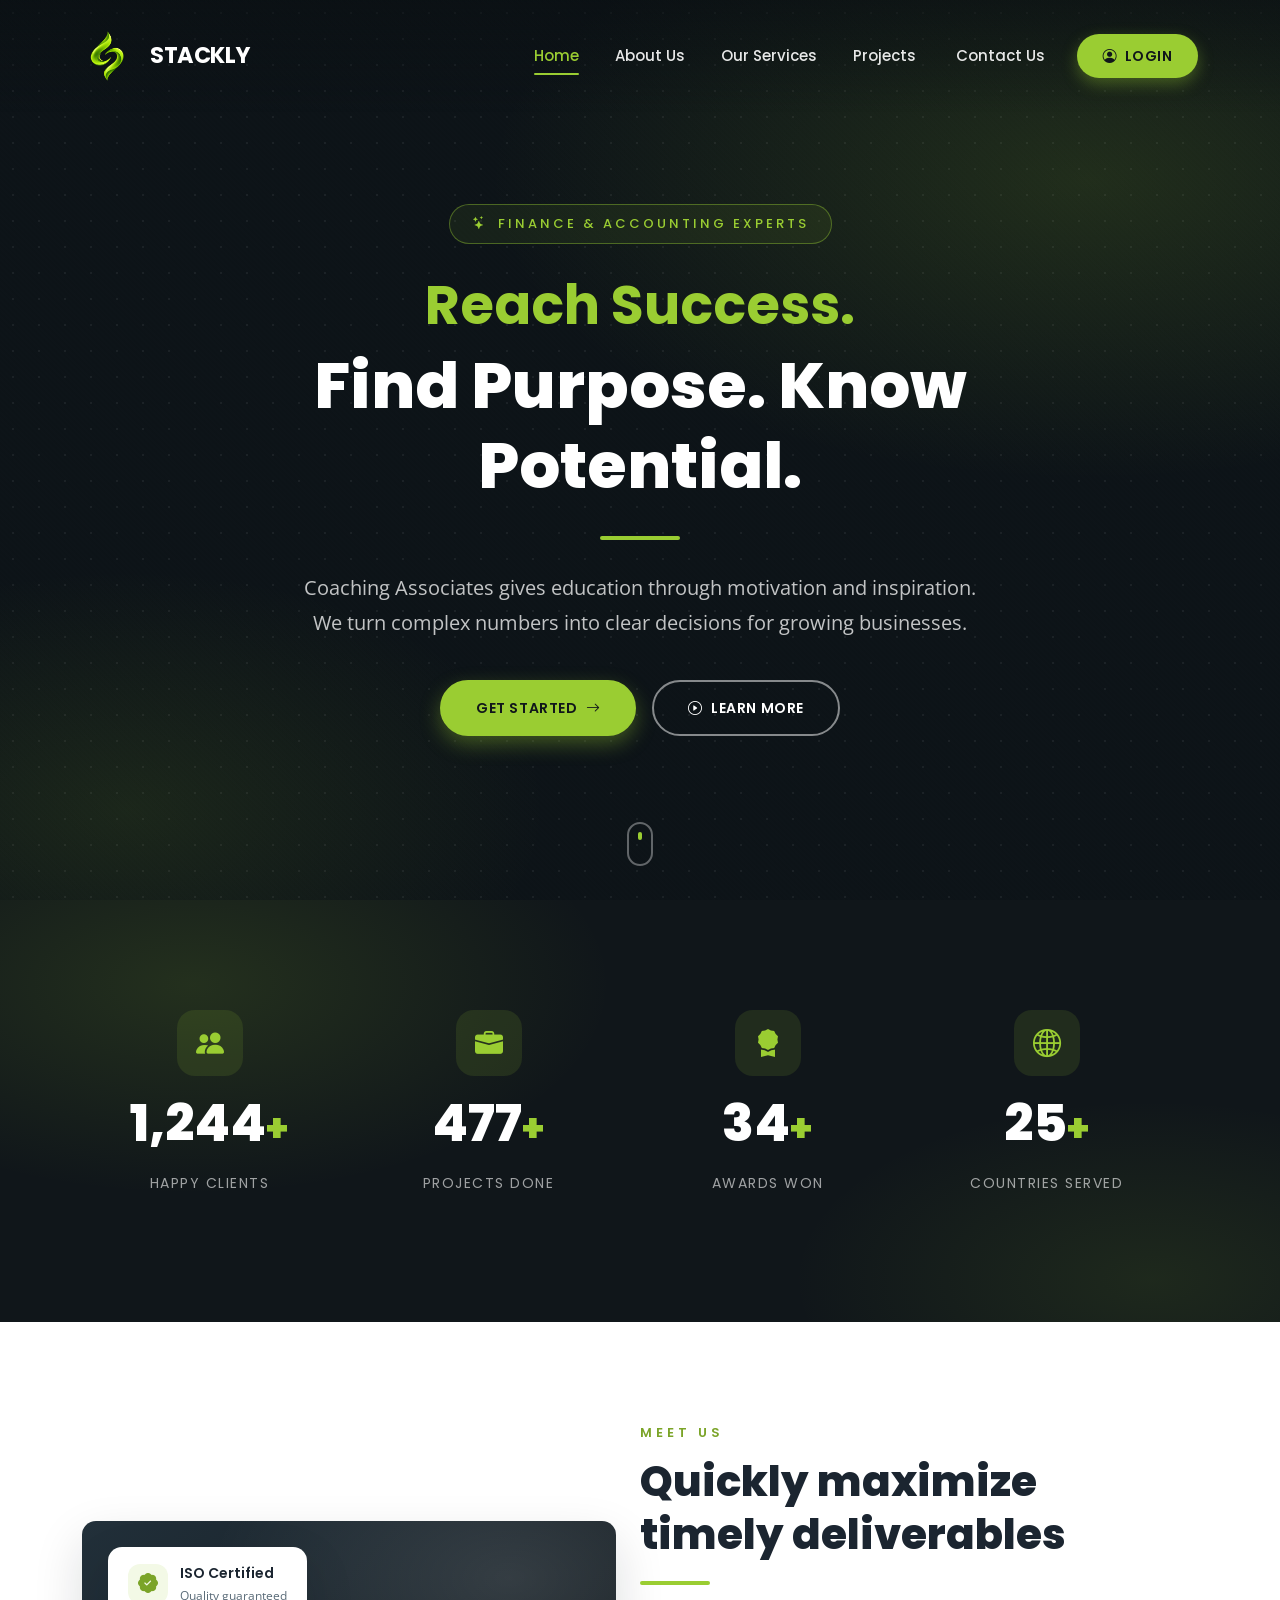
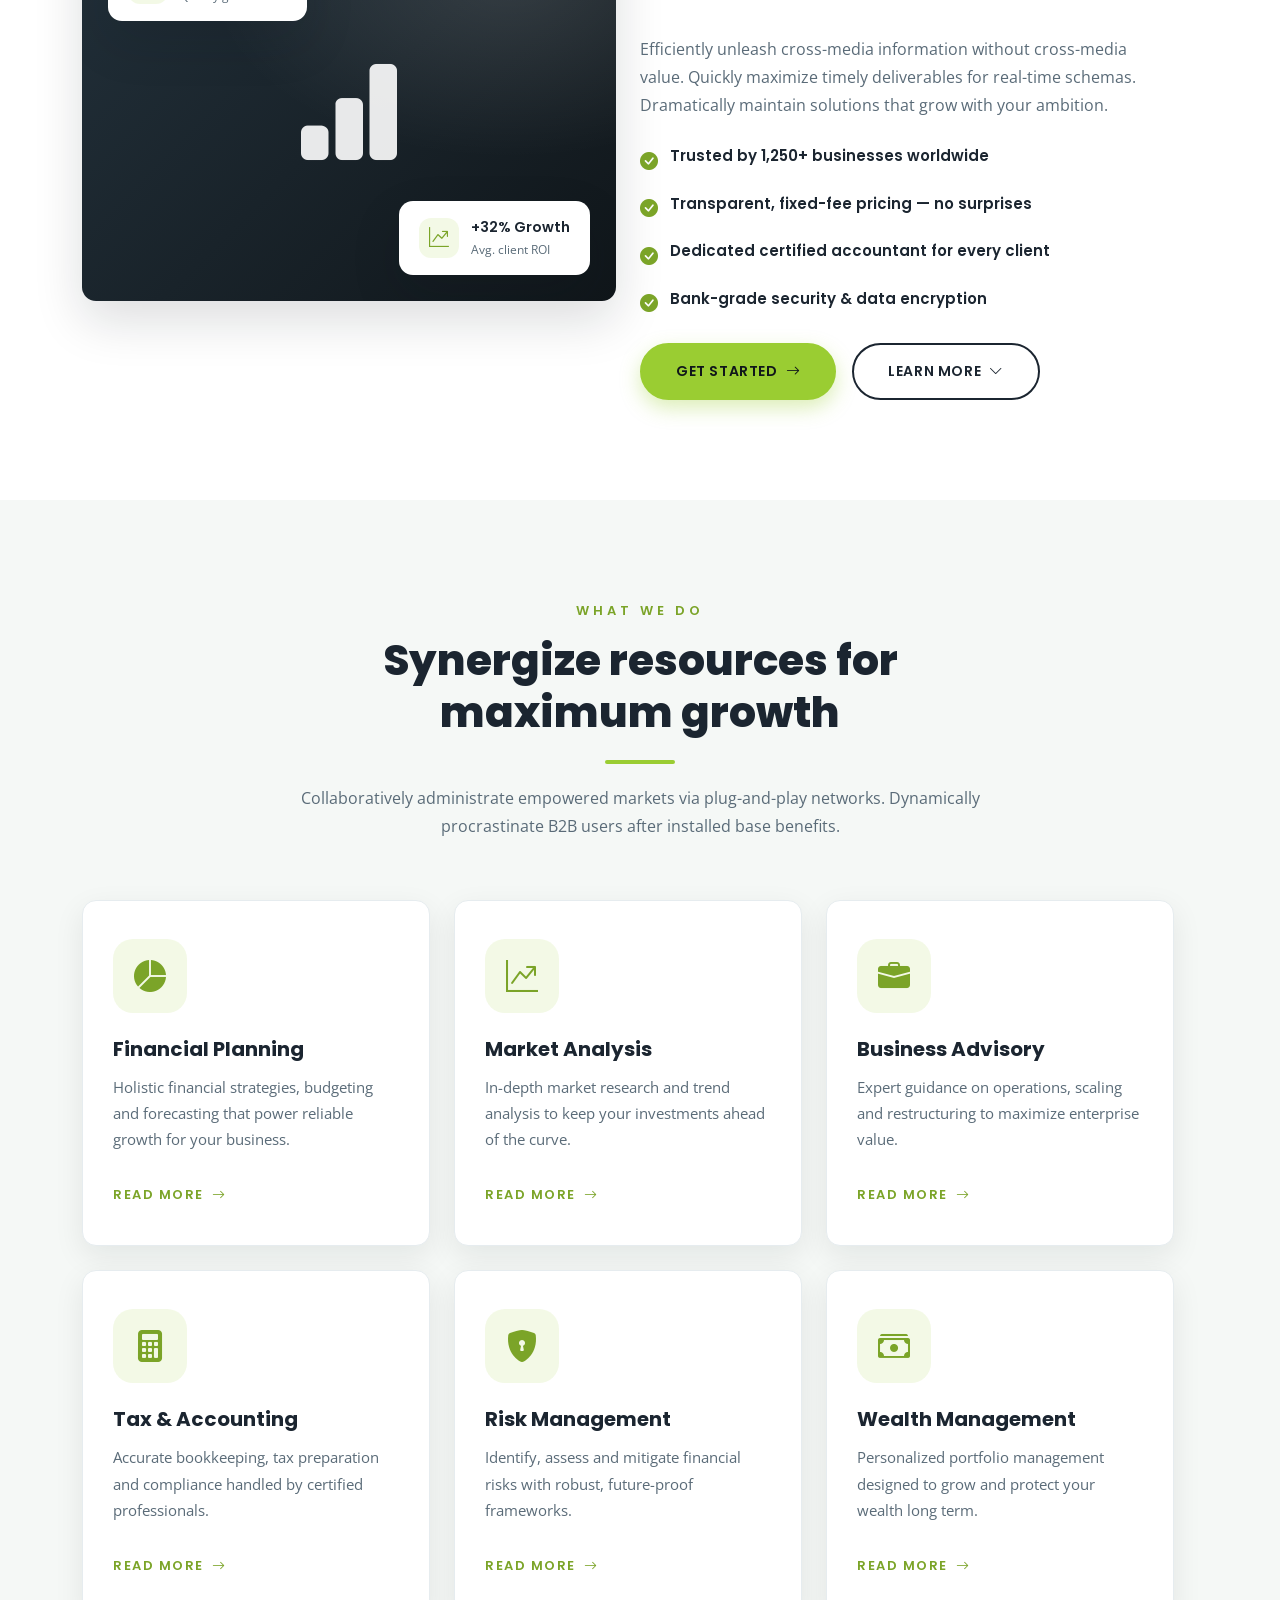
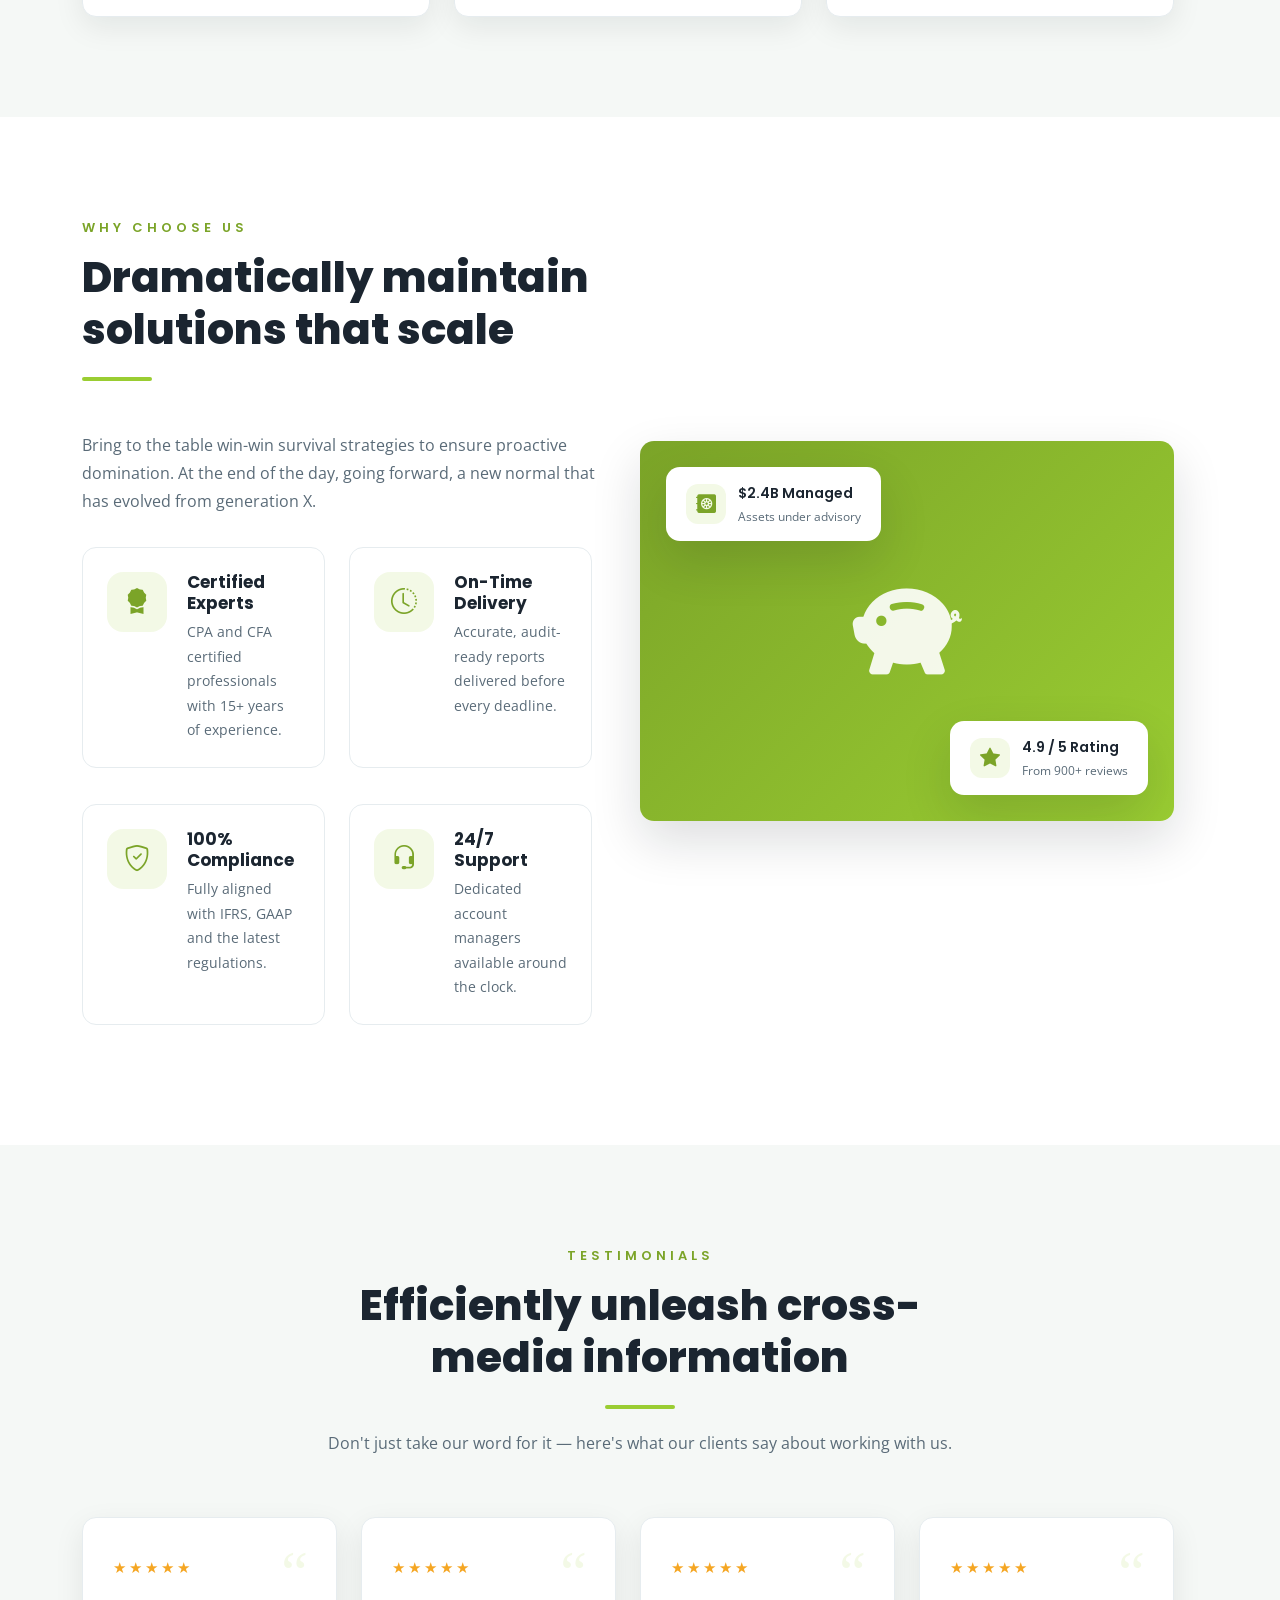
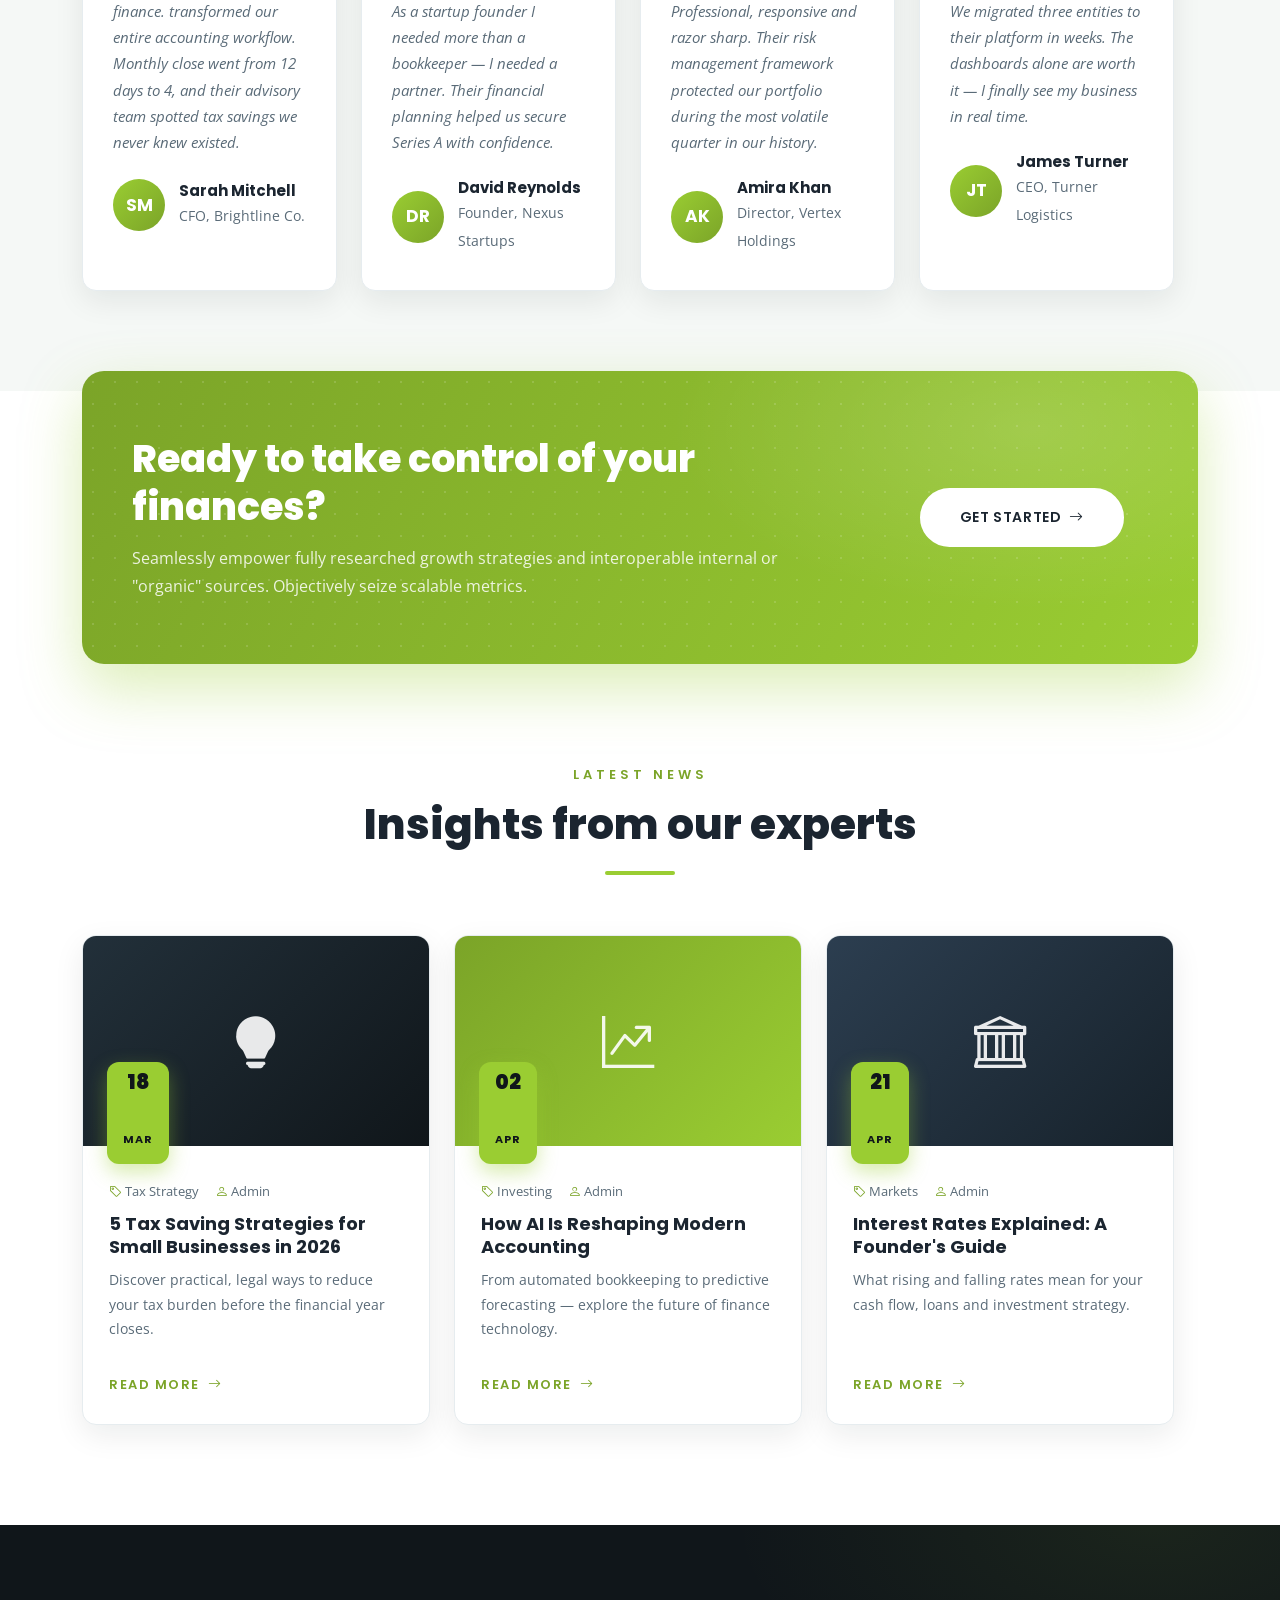
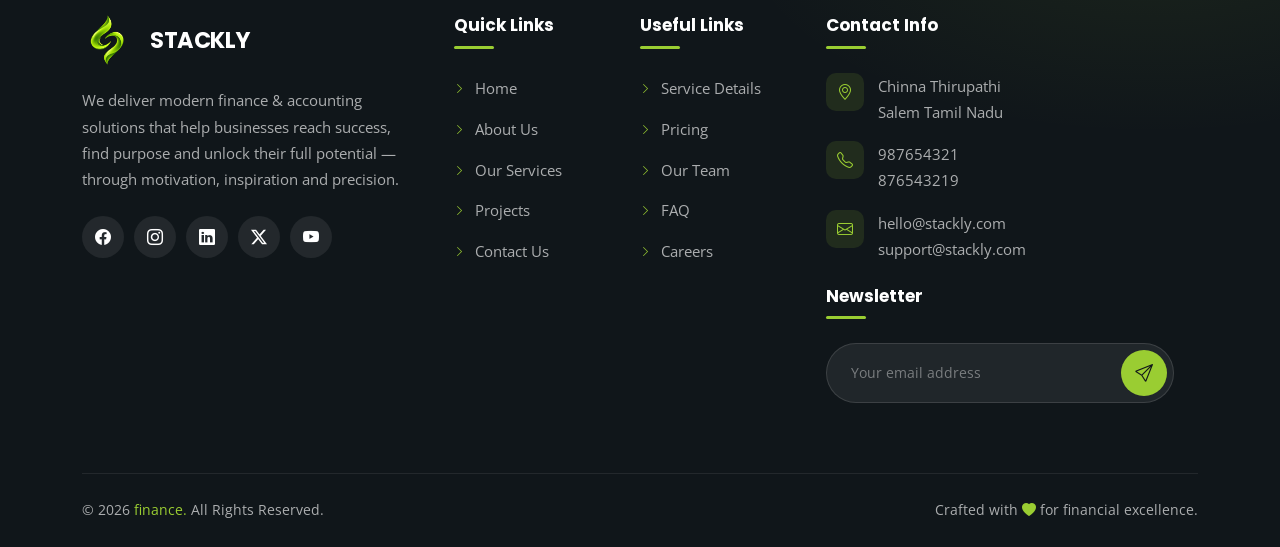
==== commit 982cb319: "Add files via upload" ====
--- a/index.html
+++ b/index.html
@@ -192,7 +192,7 @@
           <div class="blog-thumb t1"><i class="bi bi-lightbulb-fill"></i><div class="blog-date"><b>18</b><small>Mar</small></div></div>
           <div class="blog-body">
             <div class="blog-meta"><span><i class="bi bi-tag"></i> Tax Strategy</span><span><i class="bi bi-person"></i> Admin</span></div>
-            <h5><a href="404.html">5 Tax Saving Strategies for Small Businesses in 2026</a></h5><p>Discover practical, legal ways to reduce your tax burden before the financial year closes.</p>
+            <h5>5 Tax Saving Strategies for Small Businesses in 2026</a></h5><p>Discover practical, legal ways to reduce your tax burden before the financial year closes.</p>
             <a class="link-more" href="404.html">Read More <i class="bi bi-arrow-right"></i></a>
           </div>
         </article>
@@ -202,7 +202,7 @@
           <div class="blog-thumb t2"><i class="bi bi-graph-up-arrow"></i><div class="blog-date"><b>02</b><small>Apr</small></div></div>
           <div class="blog-body">
             <div class="blog-meta"><span><i class="bi bi-tag"></i> Investing</span><span><i class="bi bi-person"></i> Admin</span></div>
-            <h5><a href="404.html">How AI Is Reshaping Modern Accounting</a></h5><p>From automated bookkeeping to predictive forecasting — explore the future of finance technology.</p>
+            <h5>How AI Is Reshaping Modern Accounting</a></h5><p>From automated bookkeeping to predictive forecasting — explore the future of finance technology.</p>
             <a class="link-more" href="404.html">Read More <i class="bi bi-arrow-right"></i></a>
           </div>
         </article>
@@ -212,7 +212,7 @@
           <div class="blog-thumb t3"><i class="bi bi-bank"></i><div class="blog-date"><b>21</b><small>Apr</small></div></div>
           <div class="blog-body">
             <div class="blog-meta"><span><i class="bi bi-tag"></i> Markets</span><span><i class="bi bi-person"></i> Admin</span></div>
-            <h5><a href="404.html">Interest Rates Explained: A Founder's Guide</a></h5><p>What rising and falling rates mean for your cash flow, loans and investment strategy.</p>
+            <h5>Interest Rates Explained: A Founder's Guide</a></h5><p>What rising and falling rates mean for your cash flow, loans and investment strategy.</p>
             <a class="link-more" href="404.html">Read More <i class="bi bi-arrow-right"></i></a>
           </div>
         </article>
@@ -260,7 +260,7 @@
           <li><a href="services.html"><i class="bi bi-chevron-right"></i>Our Services</a></li>
           <li><a href="projects.html"><i class="bi bi-chevron-right"></i>Projects</a></li>
           <!-- <li><a href="blog.html"><i class="bi bi-chevron-right"></i>Blog</a></li> -->
-          <li><a href="login.html"><i class="bi bi-chevron-right"></i>Login</a></li>
+          <li><a href="contact.html"><i class="bi bi-chevron-right"></i>Contact Us</a></li>
         </ul>
       </div>
       <div class="col-lg-2 col-md-6 col-6 reveal d2">
